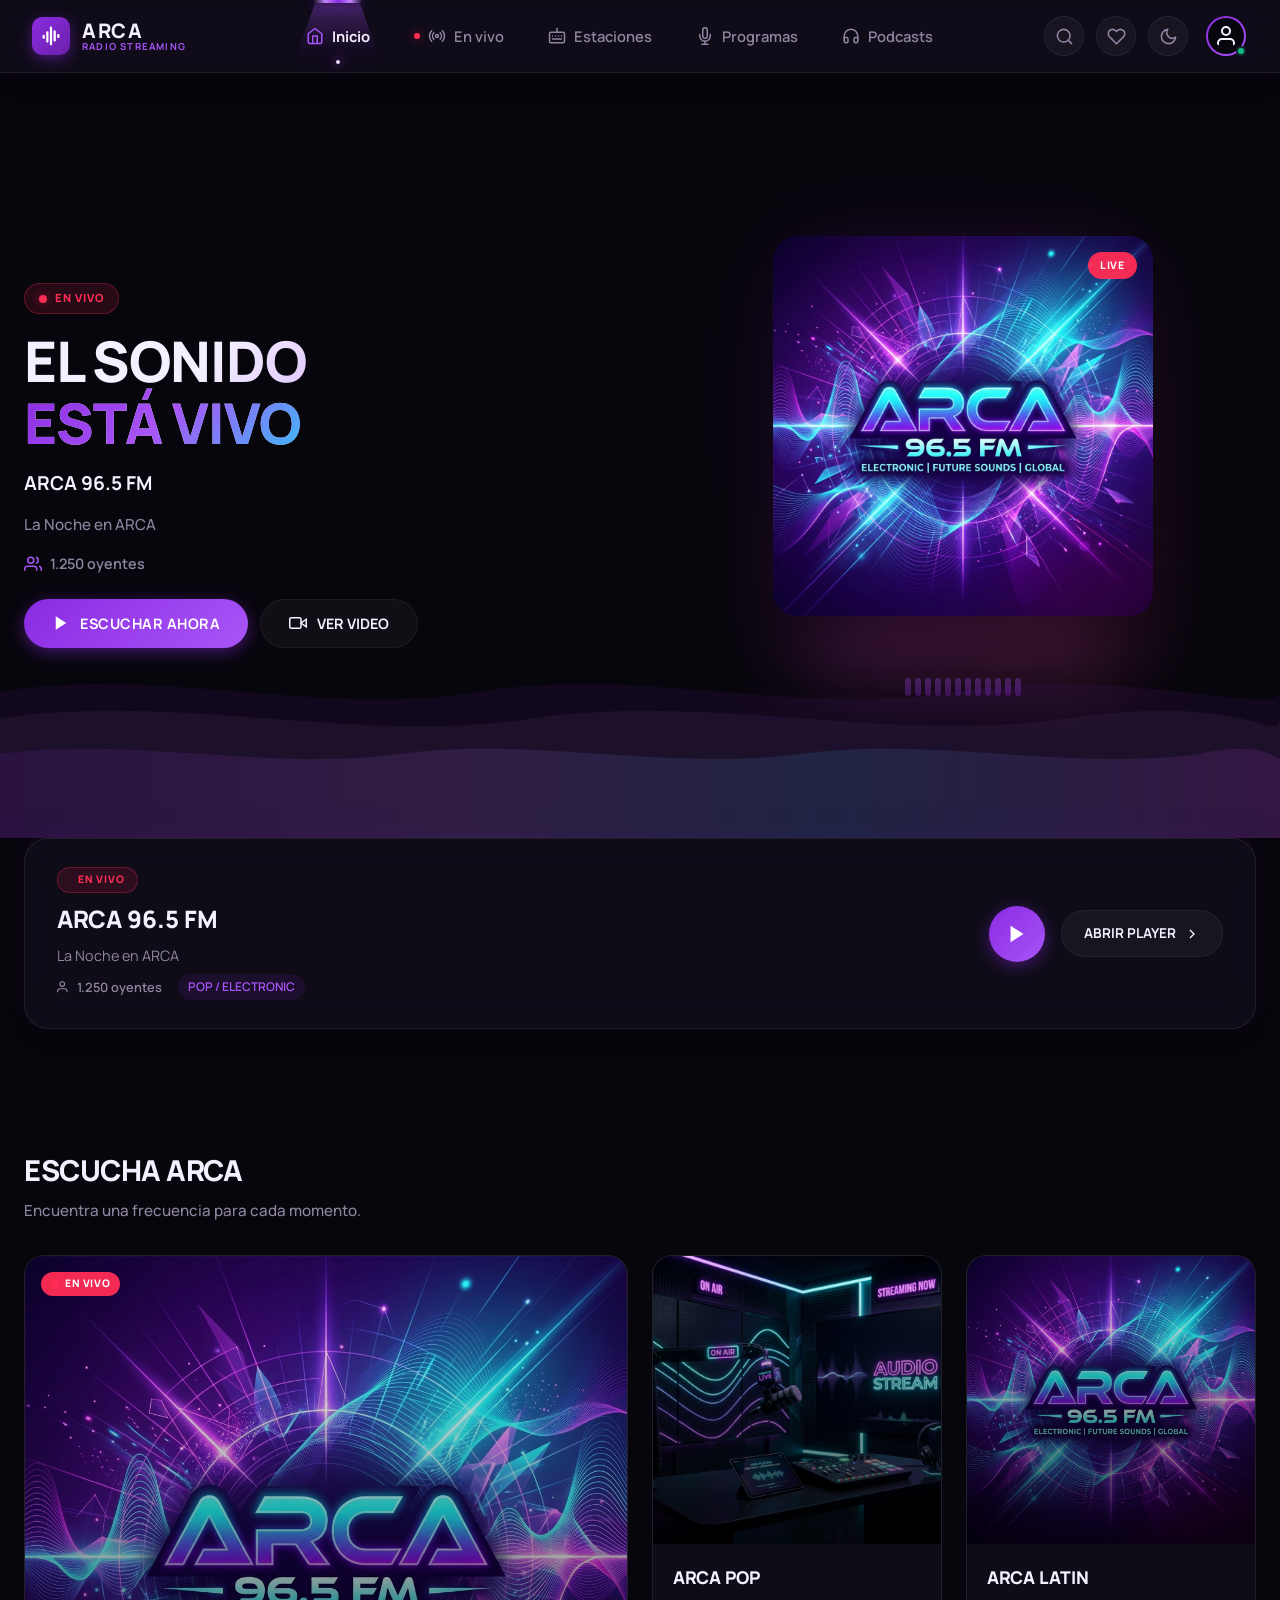
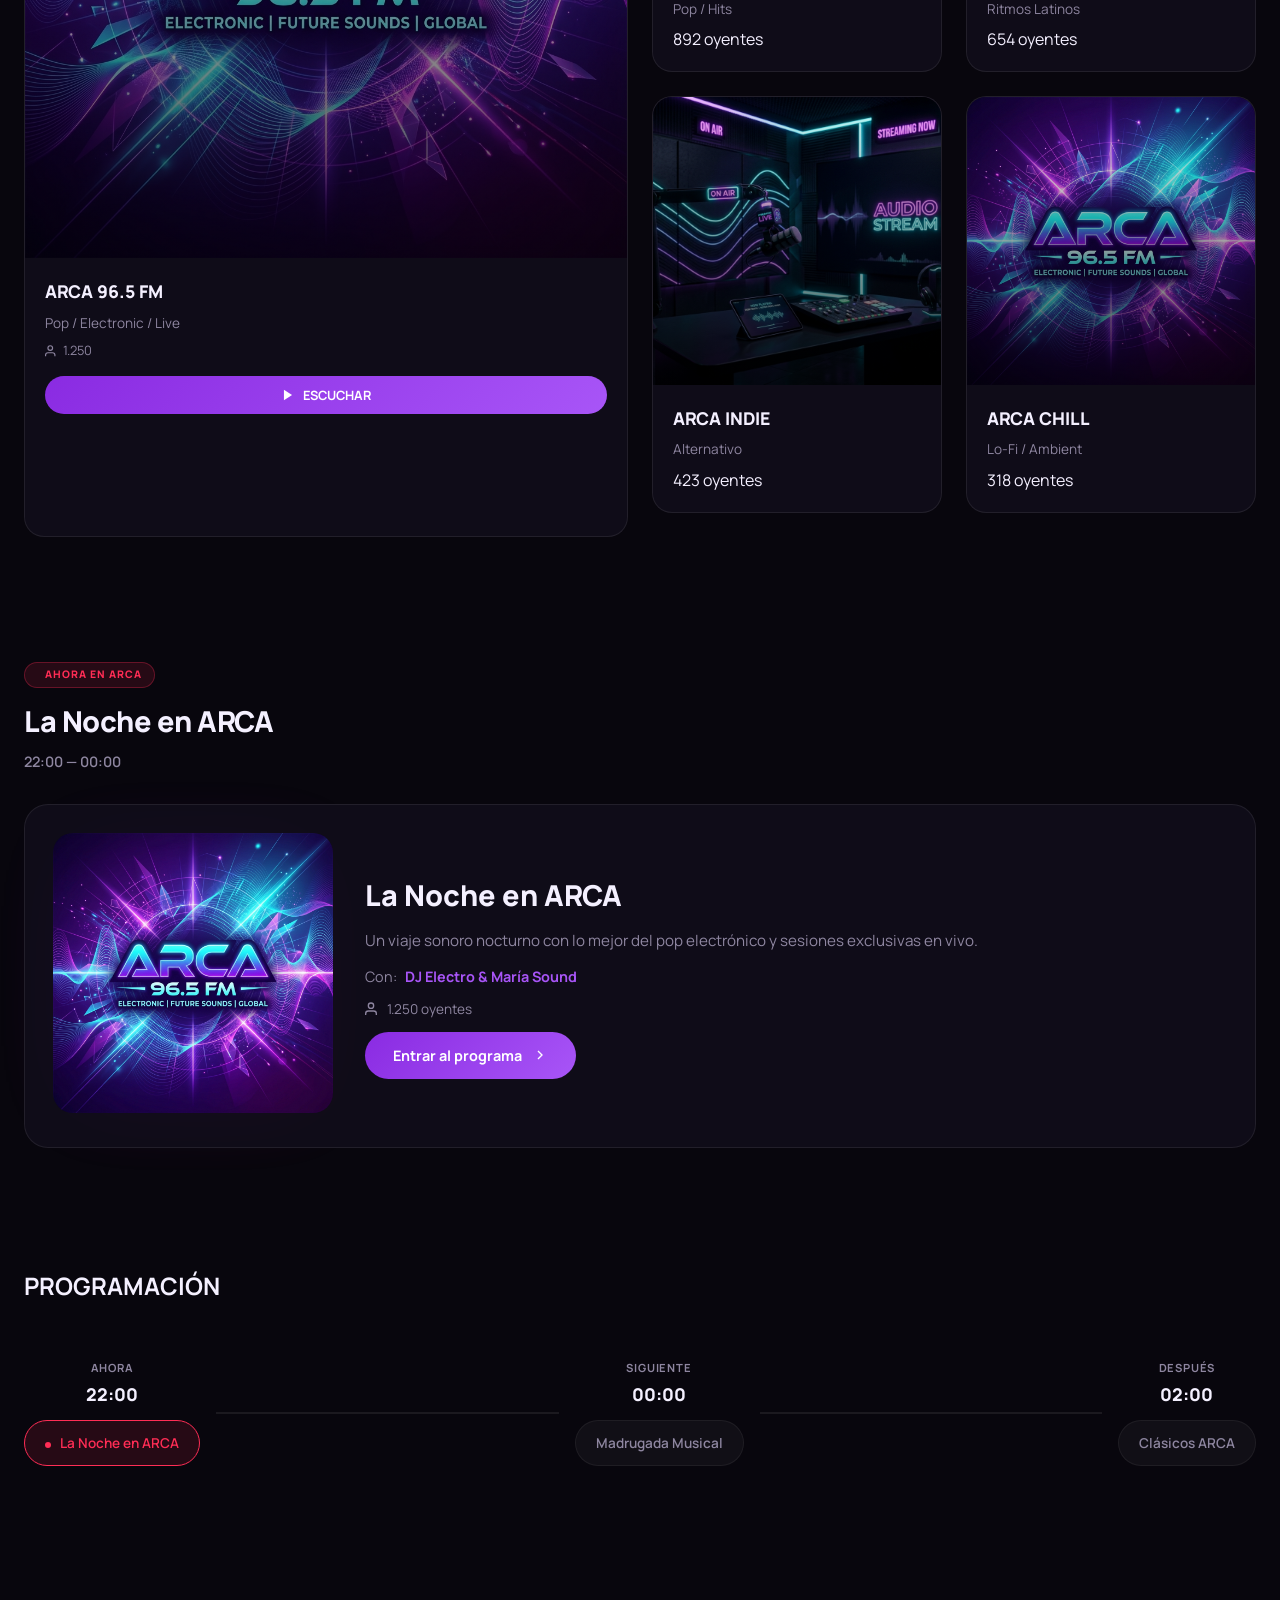
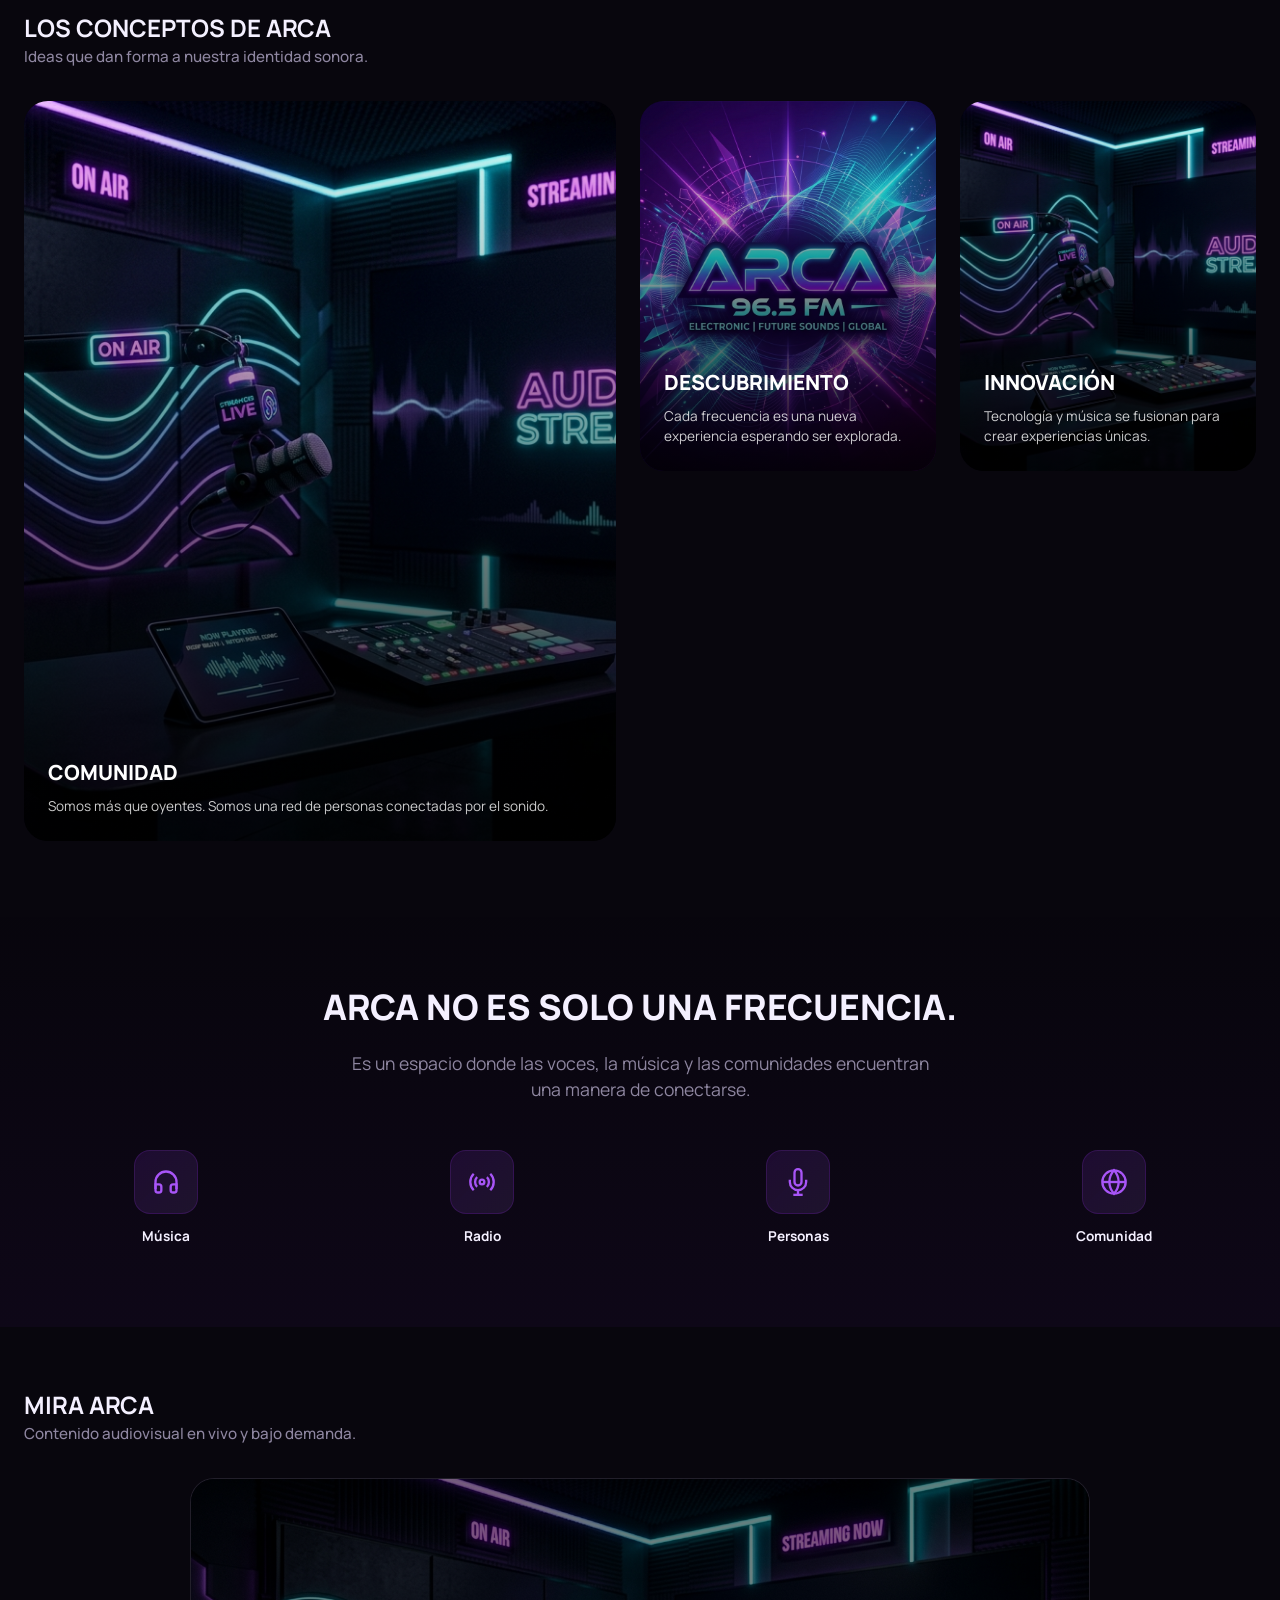
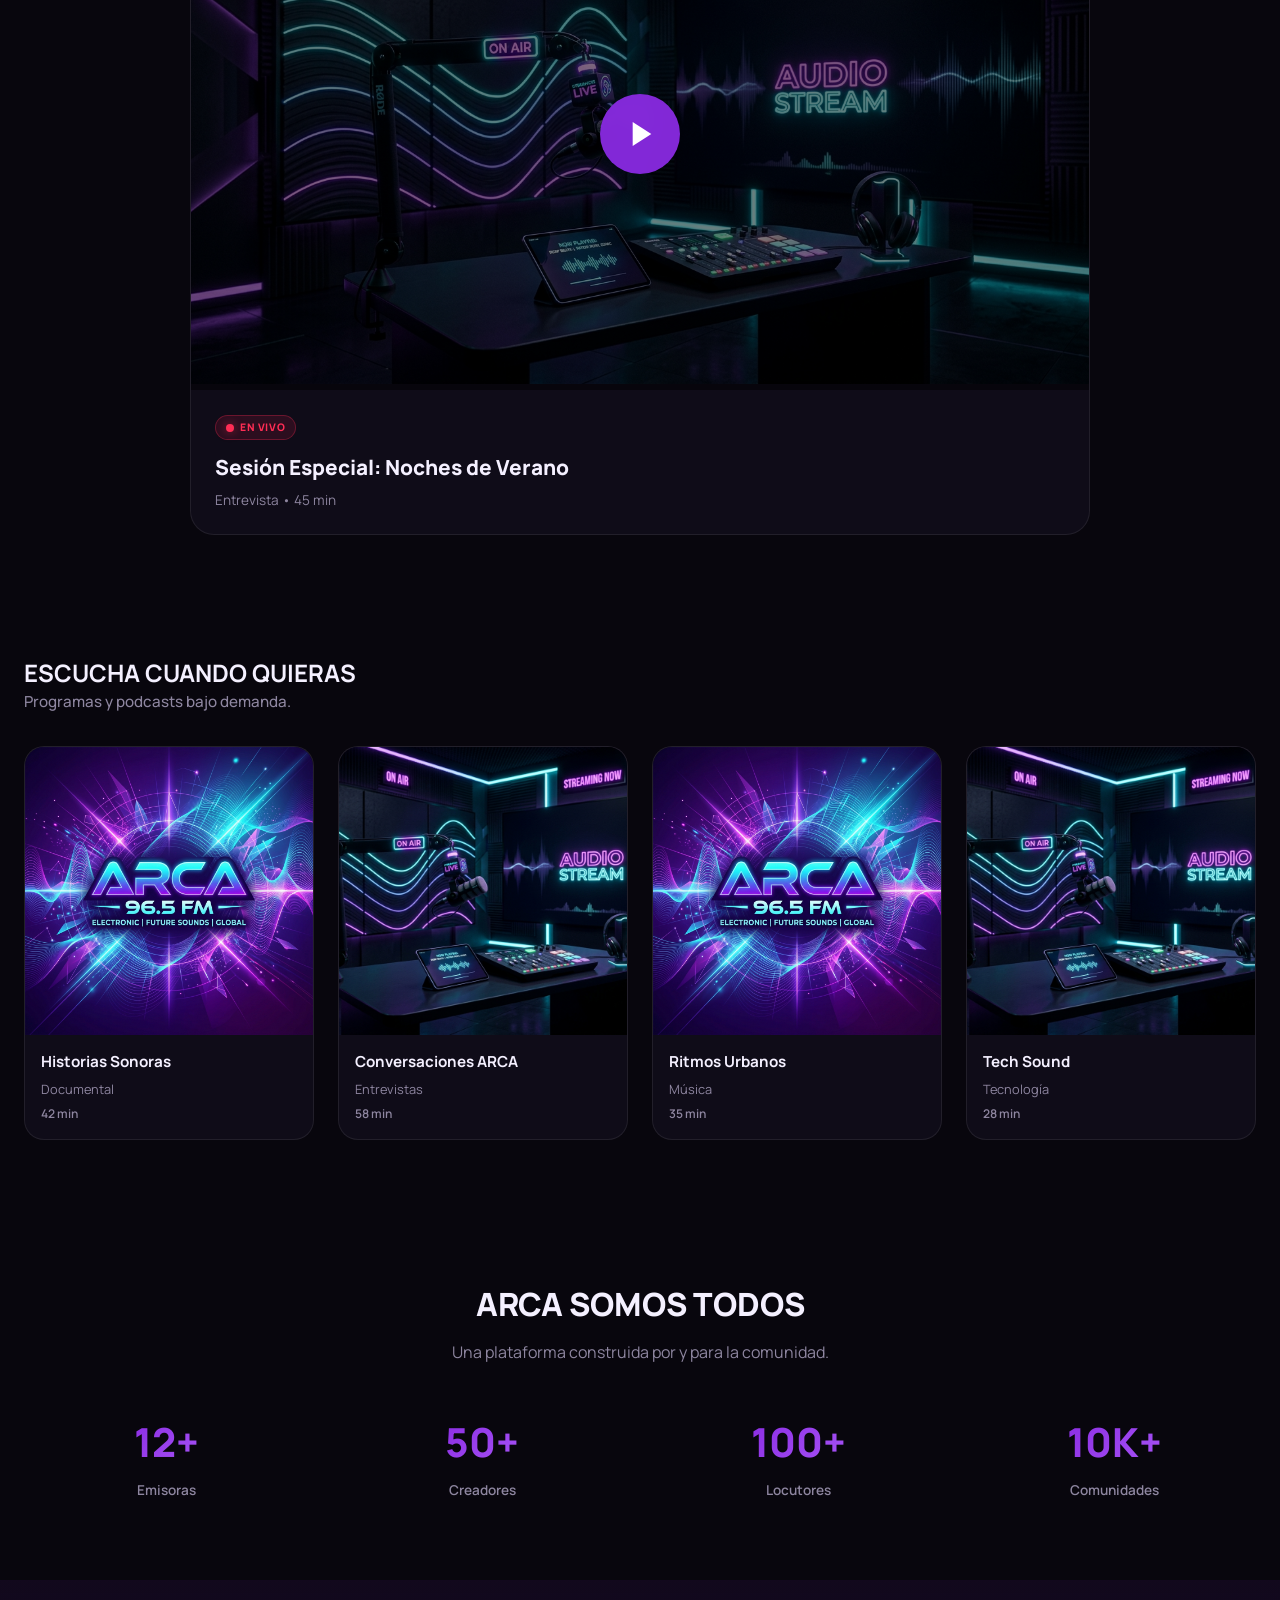
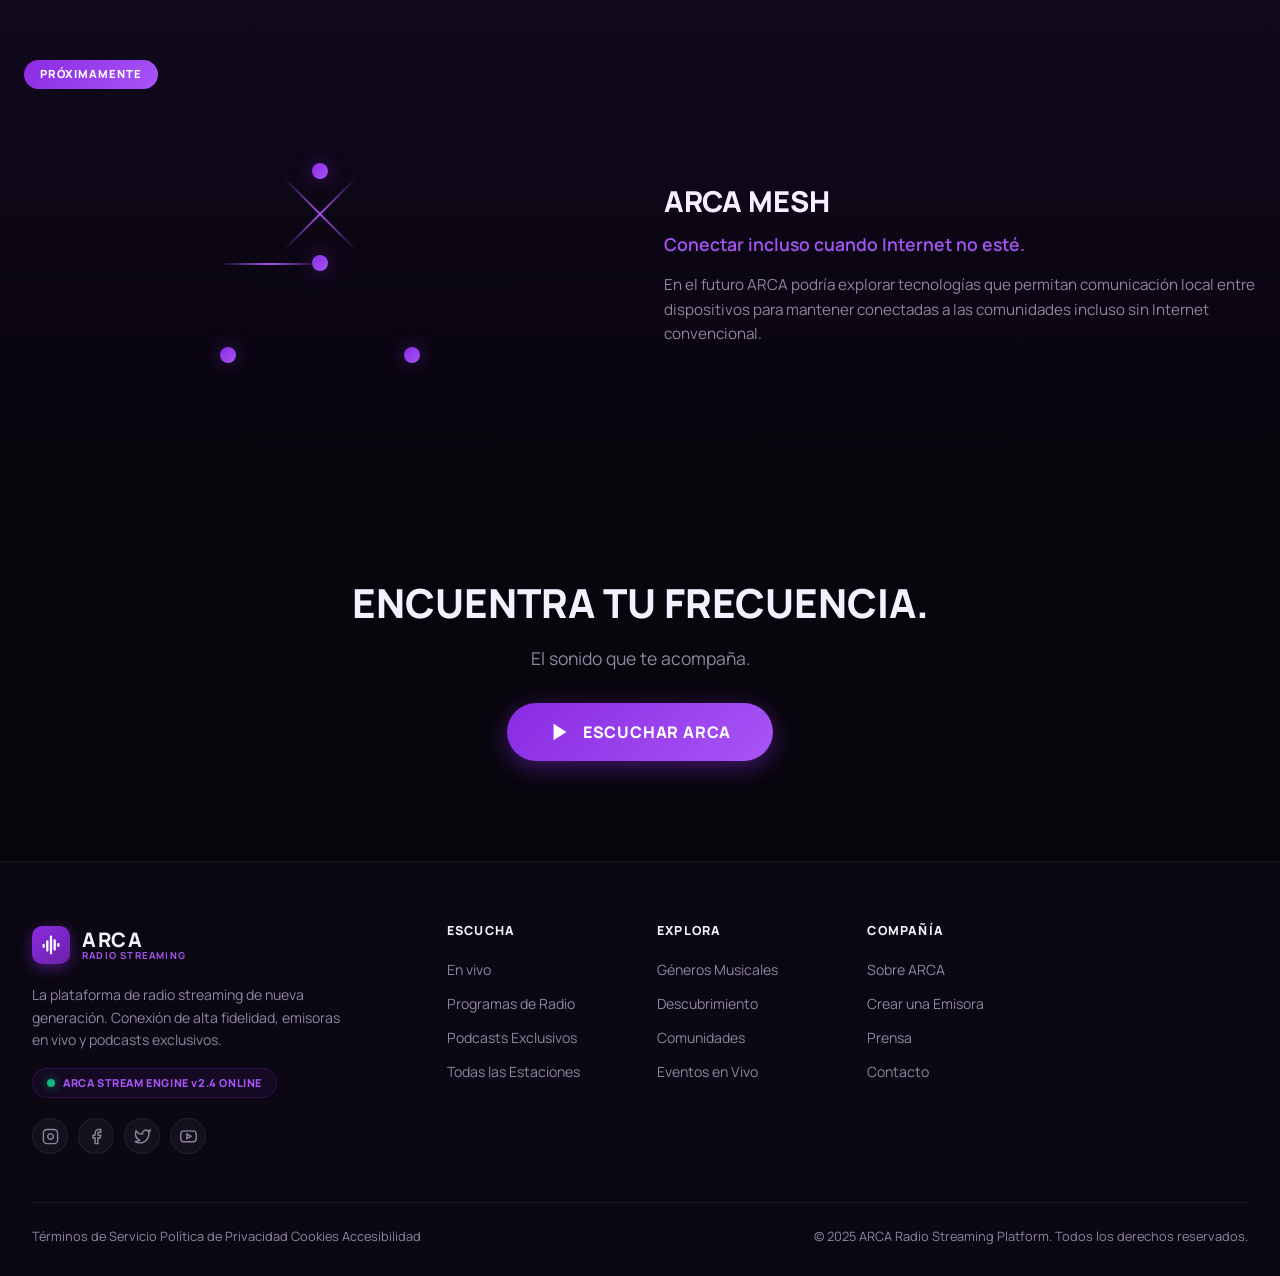
==== home.html @ 3be0dc81 "Create homepage for ARCA radio platform with new files - Create home.html with complete homepage lay" ====
<!DOCTYPE html>
<html lang="es" data-theme="dark">
<head>
  <meta charset="UTF-8">
  <meta name="viewport" content="width=device-width, initial-scale=1.0">
  <title>ARCA — El Sonido Está Vivo | Radio Streaming Platform</title>
  <meta name="description" content="ARCA es más que radio. Es música, comunidad, descubrimiento, video, audio y cultura. Encuentra tu frecuencia.">
  
  <!-- Fonts -->
  <link rel="preconnect" href="https://fonts.googleapis.com">
  <link rel="preconnect" href="https://fonts.gstatic.com" crossorigin>
  <link href="https://fonts.googleapis.com/css2?family=Manrope:wght@400;500;600;700;800&display=swap" rel="stylesheet">
  
  <!-- Main CSS -->
  <link rel="stylesheet" href="css/styles.css">
  <link rel="stylesheet" href="css/home.css">
</head>
<body>

  <!-- ==========================================================================
       NAVBAR DESKTOP (Utilizando componente existente)
       ========================================================================== -->
  <header class="arca-navbar-desktop" id="arca-desktop-navbar" role="banner">
    <div class="arca-navbar-container">
      
      <!-- Logo ARCA -->
      <div class="arca-logo-component">
        <a href="home.html" class="arca-logo-link" aria-label="ARCA Radio Streaming - Ir a inicio">
          <div class="logo-icon-wrapper">
            <svg class="arca-logo-svg" viewBox="0 0 24 24" fill="none" xmlns="http://www.w3.org/2000/svg">
              <path d="M4 12V14M8 8V18M12 3V21M16 7V17M20 11V13" stroke="currentColor" stroke-width="2.5" stroke-linecap="round" stroke-linejoin="round"/>
            </svg>
          </div>
          <div class="logo-brand-details">
            <span class="logo-title">ARCA</span>
            <span class="logo-subtitle">RADIO STREAMING</span>
          </div>
        </a>
      </div>

      <!-- Navegación Central -->
      <nav class="arca-desktop-nav" aria-label="Navegación principal desktop">
        <div class="lamp-spotlight-desktop" id="lamp-desktop" aria-hidden="true">
          <div class="lamp-top-bar"></div>
          <div class="lamp-light-cone"></div>
          <div class="lamp-glow-point"></div>
        </div>

        <ul class="arca-nav-list" id="desktop-nav-list" role="menubar">
          
          <li role="none">
            <button role="menuitem" class="arca-nav-link active" data-nav="inicio" id="nav-item-inicio" tabindex="0">
              <svg class="arca-nav-icon" viewBox="0 0 24 24" fill="none" stroke="currentColor" stroke-width="2" stroke-linecap="round" stroke-linejoin="round"><path d="M3 9l9-7 9 7v11a2 2 0 0 1-2 2H5a2 2 0 0 1-2-2z"/><polyline points="9 22 9 12 15 12 15 22"/></svg>
              <span class="nav-text">Inicio</span>
            </button>
          </li>

          <li role="none">
            <button role="menuitem" class="arca-nav-link" data-nav="live" id="nav-item-live" tabindex="0">
              <span class="live-dot-indicator" aria-hidden="true"></span>
              <svg class="arca-nav-icon" viewBox="0 0 24 24" fill="none" stroke="currentColor" stroke-width="2" stroke-linecap="round" stroke-linejoin="round"><path d="M4.9 19.1C1 15.2 1 8.8 4.9 4.9"/><path d="M7.8 16.2c-2.3-2.3-2.3-6.1 0-8.5"/><circle cx="12" cy="12" r="2"/><path d="M16.2 7.8c2.3 2.3 2.3 6.1 0 8.5"/><path d="M19.1 4.9c3.9 3.9 3.9 10.3 0 14.2"/></svg>
              <span class="nav-text">En vivo</span>
            </button>
          </li>

          <li role="none">
            <button role="menuitem" class="arca-nav-link" data-nav="stations" id="nav-item-stations" tabindex="0">
              <svg class="arca-nav-icon" viewBox="0 0 24 24" fill="none" stroke="currentColor" stroke-width="2" stroke-linecap="round" stroke-linejoin="round"><rect x="2" y="7" width="20" height="14" rx="2" ry="2"/><path d="M6 12h.01"/><path d="M10 12h.01"/><path d="M14 12h.01"/><path d="M18 12h.01"/><path d="M6 16h12"/><path d="M12 2v5"/></svg>
              <span class="nav-text">Estaciones</span>
            </button>
          </li>

          <li role="none">
            <button role="menuitem" class="arca-nav-link" data-nav="programs" id="nav-item-programs" tabindex="0">
              <svg class="arca-nav-icon" viewBox="0 0 24 24" fill="none" stroke="currentColor" stroke-width="2" stroke-linecap="round" stroke-linejoin="round"><path d="M12 1a3 3 0 0 0-3 3v8a3 3 0 0 0 6 0V4a3 3 0 0 0-3-3z"/><path d="M19 10v2a7 7 0 0 1-14 0v-2"/><line x1="12" y1="19" x2="12" y2="23"/><line x1="8" y1="23" x2="16" y2="23"/></svg>
              <span class="nav-text">Programas</span>
            </button>
          </li>

          <li role="none">
            <button role="menuitem" class="arca-nav-link" data-nav="podcasts" id="nav-item-podcasts" tabindex="0">
              <svg class="arca-nav-icon" viewBox="0 0 24 24" fill="none" stroke="currentColor" stroke-width="2" stroke-linecap="round" stroke-linejoin="round"><path d="M3 18v-6a9 9 0 0 1 18 0v6"/><path d="M21 19a2 2 0 0 1-2 2h-1a2 2 0 0 1-2-2v-3a2 2 0 0 1 2-2h3zM3 19a2 2 0 0 0 2 2h1a2 2 0 0 0 2-2v-3a2 2 0 0 0-2-2H3z"/></svg>
              <span class="nav-text">Podcasts</span>
            </button>
          </li>

        </ul>
      </nav>

      <!-- Acciones de Utilidad -->
      <div class="arca-utility-actions">
        
        <button class="arca-action-btn" id="btn-search" aria-label="Buscar en ARCA" title="Buscar (Ctrl+K)">
          <svg viewBox="0 0 24 24" fill="none" stroke="currentColor" stroke-width="2" stroke-linecap="round" stroke-linejoin="round"><circle cx="11" cy="11" r="8"/><line x1="21" y1="21" x2="16.65" y2="16.65"/></svg>
          <span class="tooltip">Buscar</span>
        </button>

        <button class="arca-action-btn" id="btn-favorites" aria-label="Ver Favoritos" title="Mis Favoritos">
          <svg viewBox="0 0 24 24" fill="none" stroke="currentColor" stroke-width="2" stroke-linecap="round" stroke-linejoin="round"><path d="M20.84 4.61a5.5 5.5 0 0 0-7.78 0L12 5.67l-1.06-1.06a5.5 5.5 0 0 0-7.78 7.78l1.06 1.06L12 21.23l7.78-7.78 1.06-1.06a5.5 5.5 0 0 0 0-7.78z"/></svg>
          <span class="tooltip">Favoritos</span>
        </button>

        <button class="arca-action-btn theme-toggle-nav-btn" id="btn-nav-theme-toggle" aria-label="Cambiar tema de color" title="Alternar Modo Oscuro/Claro">
          <svg class="icon-sun" viewBox="0 0 24 24" fill="none" stroke="currentColor" stroke-width="2" stroke-linecap="round" stroke-linejoin="round"><circle cx="12" cy="12" r="5"/><line x1="12" y1="1" x2="12" y2="3"/><line x1="12" y1="21" x2="12" y2="23"/><line x1="4.22" y1="4.22" x2="5.64" y2="5.64"/><line x1="18.36" y1="18.36" x2="19.78" y2="19.78"/><line x1="1" y1="12" x2="3" y2="12"/><line x1="21" y1="12" x2="23" y2="12"/><line x1="4.22" y1="19.78" x2="5.64" y2="18.36"/><line x1="18.36" y1="5.64" x2="19.78" y2="4.22"/></svg>
          <svg class="icon-moon" viewBox="0 0 24 24" fill="none" stroke="currentColor" stroke-width="2" stroke-linecap="round" stroke-linejoin="round"><path d="M21 12.79A9 9 0 1 1 11.21 3 7 7 0 0 0 21 12.79z"/></svg>
          <span class="tooltip">Tema</span>
        </button>

        <div class="arca-profile-menu">
          <button class="arca-profile-btn" id="btn-profile" aria-label="Perfil de usuario" aria-haspopup="true">
            <div class="avatar-ring">
              <svg class="avatar-icon" viewBox="0 0 24 24" fill="none" stroke="currentColor" stroke-width="2" stroke-linecap="round" stroke-linejoin="round"><path d="M20 21v-2a4 4 0 0 0-4-4H8a4 4 0 0 0-4 4v2"/><circle cx="12" cy="7" r="4"/></svg>
            </div>
            <span class="status-indicator-dot" title="En línea"></span>
          </button>
        </div>

      </div>

    </div>
  </header>

  <!-- ==========================================================================
       NAVBAR MOBILE (Cápsula flotante inferior - componente existente)
       ========================================================================== -->
  <nav class="arca-navbar-mobile" id="arca-mobile-navbar" role="navigation" aria-label="Navegación móvil">
    <div class="arca-mobile-capsule">
      
      <!-- Efecto Lámpara Mobile -->
      <div class="lamp-spotlight-mobile" id="lamp-mobile" aria-hidden="true">
        <div class="lamp-top-bar"></div>
        <div class="lamp-light-cone"></div>
        <div class="lamp-glow-point"></div>
      </div>

      <ul class="arca-mobile-nav-list" id="mobile-nav-list" role="menubar">
        
        <li role="none">
          <button role="menuitem" class="arca-mobile-item active" data-nav="inicio" aria-label="Inicio" aria-selected="true">
            <svg class="mobile-icon" viewBox="0 0 24 24" fill="none" stroke="currentColor" stroke-width="2" stroke-linecap="round" stroke-linejoin="round"><path d="M3 9l9-7 9 7v11a2 2 0 0 1-2 2H5a2 2 0 0 1-2-2z"/><polyline points="9 22 9 12 15 12 15 22"/></svg>
            <span class="mobile-label">Inicio</span>
          </button>
        </li>

        <li role="none">
          <button role="menuitem" class="arca-mobile-item" data-nav="live" aria-label="En vivo" aria-selected="false">
            <svg class="mobile-icon" viewBox="0 0 24 24" fill="none" stroke="currentColor" stroke-width="2" stroke-linecap="round" stroke-linejoin="round"><path d="M4.9 19.1C1 15.2 1 8.8 4.9 4.9"/><path d="M7.8 16.2c-2.3-2.3-2.3-6.1 0-8.5"/><circle cx="12" cy="12" r="2"/><path d="M16.2 7.8c2.3 2.3 2.3 6.1 0 8.5"/><path d="M19.1 4.9c3.9 3.9 3.9 10.3 0 14.2"/></svg>
            <span class="mobile-label">En vivo</span>
          </button>
        </li>

        <li role="none">
          <button role="menuitem" class="arca-mobile-item" data-nav="stations" aria-label="Estaciones" aria-selected="false">
            <svg class="mobile-icon" viewBox="0 0 24 24" fill="none" stroke="currentColor" stroke-width="2" stroke-linecap="round" stroke-linejoin="round"><rect x="2" y="7" width="20" height="14" rx="2" ry="2"/><path d="M6 12h.01"/><path d="M10 12h.01"/><path d="M14 12h.01"/><path d="M18 12h.01"/><path d="M6 16h12"/><path d="M12 2v5"/></svg>
            <span class="mobile-label">Estaciones</span>
          </button>
        </li>

        <li role="none">
          <button role="menuitem" class="arca-mobile-item" data-nav="programs" aria-label="Programas" aria-selected="false">
            <svg class="mobile-icon" viewBox="0 0 24 24" fill="none" stroke="currentColor" stroke-width="2" stroke-linecap="round" stroke-linejoin="round"><path d="M12 1a3 3 0 0 0-3 3v8a3 3 0 0 0 6 0V4a3 3 0 0 0-3-3z"/><path d="M19 10v2a7 7 0 0 1-14 0v-2"/><line x1="12" y1="19" x2="12" y2="23"/><line x1="8" y1="23" x2="16" y2="23"/></svg>
            <span class="mobile-label">Programas</span>
          </button>
        </li>

        <li role="none">
          <button role="menuitem" class="arca-mobile-item" data-nav="podcasts" aria-label="Podcasts" aria-selected="false">
            <svg class="mobile-icon" viewBox="0 0 24 24" fill="none" stroke="currentColor" stroke-width="2" stroke-linecap="round" stroke-linejoin="round"><path d="M3 18v-6a9 9 0 0 1 18 0v6"/><path d="M21 19a2 2 0 0 1-2 2h-1a2 2 0 0 1-2-2v-3a2 2 0 0 1 2-2h3zM3 19a2 2 0 0 0 2 2h1a2 2 0 0 0 2-2v-3a2 2 0 0 0-2-2H3z"/></svg>
            <span class="mobile-label">Podcasts</span>
          </button>
        </li>

      </ul>
    </div>
  </nav>

  <!-- ==========================================================================
       CONTENIDO PRINCIPAL - HOME ARCA
       ========================================================================== -->
  <main class="home-page-layout" id="home-main-content">

    <!-- ======================================================================
         HERO SECTION - "EL SONIDO ESTÁ VIVO"
         ====================================================================== -->
    <section class="hero-section" id="hero-arca" aria-labelledby="hero-title">
      
      <!-- ARCAWAVE Background Visual -->
      <div class="arcawave-background" aria-hidden="true">
        <svg class="arcawave-svg" viewBox="0 0 1440 600" preserveAspectRatio="xMidYMid slice">
          <defs>
            <linearGradient id="waveGradient" x1="0%" y1="0%" x2="100%" y2="0%">
              <stop offset="0%" stop-color="#8A2BE2"/>
              <stop offset="35%" stop-color="#C084FC"/>
              <stop offset="65%" stop-color="#38BDF8"/>
              <stop offset="100%" stop-color="#D946EF"/>
            </linearGradient>
            <filter id="waveGlow">
              <feGaussianBlur stdDeviation="8"/>
              <feMerge>
                <feMergeNode in="glow"/>
                <feMergeNode in="SourceGraphic"/>
              </feMerge>
            </filter>
          </defs>
          
          <!-- Ondas tranquilas (estado detenido) -->
          <path class="arcawave-path arcawave-back" d="M0,350 C180,320 360,380 540,350 C720,320 900,380 1080,350 C1260,320 1440,380 1440,350 L1440,600 L0,600 Z" fill="rgba(138, 43, 226, 0.08)"/>
          <path class="arcawave-path arcawave-mid" d="M0,380 C200,350 400,410 600,380 C800,350 1000,410 1200,380 C1400,350 1440,410 1440,380 L1440,600 L0,600 Z" fill="rgba(192, 132, 252, 0.06)"/>
          <path class="arcawave-path arcawave-front" d="M0,420 C150,400 300,440 450,420 C600,400 750,440 900,420 C1050,400 1200,440 1350,420 C1440,400 1440,440 1440,420 L1440,600 L0,600 Z" fill="url(#waveGradient)" opacity="0.12"/>
        </svg>
      </div>

      <!-- Hero Content Grid -->
      <div class="hero-content-grid">
        
        <!-- Columna Izquierda: Info Principal -->
        <div class="hero-info-col">
          <div class="live-badge-hero">
            <span class="pulse-dot"></span>
            <span>EN VIVO</span>
          </div>
          
          <h1 class="hero-title" id="hero-title">
            EL SONIDO<br/>
            <span class="gradient-text">ESTÁ VIVO</span>
          </h1>
          
          <p class="hero-station-name">ARCA 96.5 FM</p>
          <p class="hero-show-name">La Noche en ARCA</p>
          
          <div class="hero-listeners">
            <svg viewBox="0 0 24 24" fill="none" stroke="currentColor" stroke-width="2"><path d="M17 21v-2a4 4 0 0 0-4-4H5a4 4 0 0 0-4 4v2"/><circle cx="9" cy="7" r="4"/><path d="M23 21v-2a4 4 0 0 0-3-3.87"/><path d="M16 3.13a4 4 0 0 1 0 7.75"/></svg>
            <span>1.250 oyentes</span>
          </div>
          
          <div class="hero-actions">
            <button class="btn-primary btn-play-hero" id="hero-play-btn">
              <svg viewBox="0 0 24 24" fill="currentColor"><polygon points="5 3 19 12 5 21 5 3"/></svg>
              ESCUCHAR AHORA
            </button>
            <button class="btn-secondary btn-video-hero" id="hero-video-btn">
              <svg viewBox="0 0 24 24" fill="none" stroke="currentColor" stroke-width="2"><polygon points="23 7 16 12 23 17 23 7"/><rect x="1" y="5" width="15" height="14" rx="2" ry="2"/></svg>
              VER VIDEO
            </button>
          </div>
        </div>

        <!-- Columna Derecha: Visual/Player Preview -->
        <div class="hero-visual-col">
          <div class="hero-player-preview">
            <div class="preview-art-glow"></div>
            <div class="preview-art-card">
              <img src="assets/arca_station_cover.jpg" alt="ARCA 96.5 FM Cover" class="preview-art-img"/>
              <div class="preview-live-badge">LIVE</div>
            </div>
            
            <!-- Mini Waveform -->
            <div class="mini-waveform">
              <div class="freq-bar" style="--bar-index: 1;"></div>
              <div class="freq-bar" style="--bar-index: 2;"></div>
              <div class="freq-bar" style="--bar-index: 3;"></div>
              <div class="freq-bar" style="--bar-index: 4;"></div>
              <div class="freq-bar" style="--bar-index: 5;"></div>
              <div class="freq-bar" style="--bar-index: 6;"></div>
              <div class="freq-bar" style="--bar-index: 7;"></div>
              <div class="freq-bar" style="--bar-index: 8;"></div>
              <div class="freq-bar" style="--bar-index: 9;"></div>
              <div class="freq-bar" style="--bar-index: 10;"></div>
              <div class="freq-bar" style="--bar-index: 11;"></div>
              <div class="freq-bar" style="--bar-index: 12;"></div>
            </div>
          </div>
        </div>

      </div>
    </section>

    <!-- ======================================================================
         ARCA PLAYER DESTACADO (Versión resumida para Home)
         ====================================================================== -->
    <section class="player-highlight-section" aria-labelledby="player-highlight-title">
      <div class="section-container">
        
        <div class="player-highlight-card">
          <div class="highlight-info">
            <span class="highlight-live-pill">
              <span class="pulse-red"></span>
              EN VIVO
            </span>
            <h2 id="player-highlight-title">ARCA 96.5 FM</h2>
            <p class="highlight-show">La Noche en ARCA</p>
            <div class="highlight-meta">
              <span class="meta-item">
                <svg viewBox="0 0 24 24" fill="none" stroke="currentColor" stroke-width="2"><path d="M17 21v-2a4 4 0 0 0-4-4H5a4 4 0 0 0-4 4v2"/><circle cx="9" cy="7" r="4"/></svg>
                1.250 oyentes
              </span>
              <span class="meta-item genre">POP / ELECTRONIC</span>
            </div>
          </div>
          
          <div class="highlight-controls">
            <button class="btn-play-round" id="highlight-play-btn" aria-label="Reproducir">
              <svg viewBox="0 0 24 24" fill="currentColor"><polygon points="5 3 19 12 5 21 5 3"/></svg>
            </button>
            <a href="arca-player.html" class="btn-open-player">
              ABRIR PLAYER
              <svg viewBox="0 0 24 24" fill="none" stroke="currentColor" stroke-width="2"><polyline points="9 18 15 12 9 6"/></svg>
            </a>
          </div>
        </div>

      </div>
    </section>

    <!-- ======================================================================
         SECCIÓN: ESCUCHA ARCA (Estaciones)
         ====================================================================== -->
    <section class="stations-section" aria-labelledby="stations-title">
      <div class="section-container">
        
        <div class="section-header">
          <div class="section-title-wrap">
            <h2 id="stations-title">ESCUCHA ARCA</h2>
            <p class="section-subtitle">Encuentra una frecuencia para cada momento.</p>
          </div>
        </div>

        <!-- Composición Editorial de Estaciones -->
        <div class="stations-editorial-grid">
          
          <!-- Estación Principal (Grande) -->
          <article class="station-card station-card-featured">
            <div class="station-art-wrapper">
              <img src="assets/arca_station_cover.jpg" alt="ARCA 96.5 FM" class="station-art"/>
              <div class="station-overlay">
                <span class="station-live-badge">
                  <span class="pulse-dot"></span>
                  EN VIVO
                </span>
              </div>
            </div>
            <div class="station-info">
              <h3 class="station-name">ARCA 96.5 FM</h3>
              <p class="station-genre">Pop / Electronic / Live</p>
              <div class="station-stats">
                <span class="stat-listeners">
                  <svg viewBox="0 0 24 24" fill="none" stroke="currentColor" stroke-width="2"><path d="M17 21v-2a4 4 0 0 0-4-4H5a4 4 0 0 0-4 4v2"/><circle cx="9" cy="7" r="4"/></svg>
                  1.250
                </span>
              </div>
              <button class="btn-play-station" aria-label="Escuchar ARCA 96.5 FM">
                <svg viewBox="0 0 24 24" fill="currentColor"><polygon points="5 3 19 12 5 21 5 3"/></svg>
                ESCUCHAR
              </button>
            </div>
          </article>

          <!-- Estaciones Secundarias -->
          <div class="station-cards-grid">
            
            <article class="station-card">
              <div class="station-art-wrapper">
                <img src="assets/arca_station_background.jpg" alt="ARCA POP" class="station-art"/>
                <div class="station-overlay">
                  <button class="btn-play-overlay" aria-label="Reproducir ARCA POP">
                    <svg viewBox="0 0 24 24" fill="currentColor"><polygon points="5 3 19 12 5 21 5 3"/></svg>
                  </button>
                </div>
              </div>
              <div class="station-info">
                <h3 class="station-name">ARCA POP</h3>
                <p class="station-genre">Pop / Hits</p>
                <span class="stat-listeners">892 oyentes</span>
              </div>
            </article>

            <article class="station-card">
              <div class="station-art-wrapper">
                <img src="assets/arca_station_cover.jpg" alt="ARCA LATIN" class="station-art"/>
                <div class="station-overlay">
                  <button class="btn-play-overlay" aria-label="Reproducir ARCA LATIN">
                    <svg viewBox="0 0 24 24" fill="currentColor"><polygon points="5 3 19 12 5 21 5 3"/></svg>
                  </button>
                </div>
              </div>
              <div class="station-info">
                <h3 class="station-name">ARCA LATIN</h3>
                <p class="station-genre">Ritmos Latinos</p>
                <span class="stat-listeners">654 oyentes</span>
              </div>
            </article>

            <article class="station-card">
              <div class="station-art-wrapper">
                <img src="assets/arca_station_background.jpg" alt="ARCA INDIE" class="station-art"/>
                <div class="station-overlay">
                  <button class="btn-play-overlay" aria-label="Reproducir ARCA INDIE">
                    <svg viewBox="0 0 24 24" fill="currentColor"><polygon points="5 3 19 12 5 21 5 3"/></svg>
                  </button>
                </div>
              </div>
              <div class="station-info">
                <h3 class="station-name">ARCA INDIE</h3>
                <p class="station-genre">Alternativo</p>
                <span class="stat-listeners">423 oyentes</span>
              </div>
            </article>

            <article class="station-card">
              <div class="station-art-wrapper">
                <img src="assets/arca_station_cover.jpg" alt="ARCA CHILL" class="station-art"/>
                <div class="station-overlay">
                  <button class="btn-play-overlay" aria-label="Reproducir ARCA CHILL">
                    <svg viewBox="0 0 24 24" fill="currentColor"><polygon points="5 3 19 12 5 21 5 3"/></svg>
                  </button>
                </div>
              </div>
              <div class="station-info">
                <h3 class="station-name">ARCA CHILL</h3>
                <p class="station-genre">Lo-Fi / Ambient</p>
                <span class="stat-listeners">318 oyentes</span>
              </div>
            </article>

          </div>
        </div>

      </div>
    </section>

    <!-- ======================================================================
         SECCIÓN: AHORA EN ARCA
         ====================================================================== -->
    <section class="now-on-arca-section" aria-labelledby="now-title">
      <div class="section-container">
        
        <div class="section-header">
          <div class="section-title-wrap">
            <span class="live-pill-small">
              <span class="pulse-red"></span>
              AHORA EN ARCA
            </span>
            <h2 id="now-title">La Noche en ARCA</h2>
            <p class="time-range">22:00 — 00:00</p>
          </div>
        </div>

        <div class="now-content-grid">
          
          <div class="now-program-card">
            <div class="program-image-wrapper">
              <img src="assets/arca_station_cover.jpg" alt="La Noche en ARCA" class="program-image"/>
              <div class="program-glow"></div>
            </div>
            <div class="program-details">
              <h3 class="program-name">La Noche en ARCA</h3>
              <p class="program-description">Un viaje sonoro nocturno con lo mejor del pop electrónico y sesiones exclusivas en vivo.</p>
              <div class="program-host">
                <span class="host-label">Con:</span>
                <span class="host-name">DJ Electro & María Sound</span>
              </div>
              <div class="program-stats">
                <span class="stat-item">
                  <svg viewBox="0 0 24 24" fill="none" stroke="currentColor" stroke-width="2"><path d="M17 21v-2a4 4 0 0 0-4-4H5a4 4 0 0 0-4 4v2"/><circle cx="9" cy="7" r="4"/></svg>
                  1.250 oyentes
                </span>
              </div>
              <button class="btn-enter-program">
                Entrar al programa
                <svg viewBox="0 0 24 24" fill="none" stroke="currentColor" stroke-width="2"><polyline points="9 18 15 12 9 6"/></svg>
              </button>
            </div>
          </div>

        </div>

      </div>
    </section>

    <!-- ======================================================================
         SECCIÓN: PROGRAMACIÓN
         ====================================================================== -->
    <section class="schedule-section" aria-labelledby="schedule-title">
      <div class="section-container">
        
        <div class="section-header">
          <h2 id="schedule-title">PROGRAMACIÓN</h2>
        </div>

        <!-- Timeline Visual -->
        <div class="schedule-timeline">
          
          <div class="timeline-item timeline-now">
            <div class="time-marker">
              <span class="time-label">AHORA</span>
              <span class="time-value">22:00</span>
            </div>
            <div class="program-bubble active">
              <span class="bubble-dot"></span>
              <span class="bubble-text">La Noche en ARCA</span>
            </div>
          </div>

          <div class="timeline-line"></div>

          <div class="timeline-item">
            <div class="time-marker">
              <span class="time-label">SIGUIENTE</span>
              <span class="time-value">00:00</span>
            </div>
            <div class="program-bubble">
              <span class="bubble-text">Madrugada Musical</span>
            </div>
          </div>

          <div class="timeline-line"></div>

          <div class="timeline-item">
            <div class="time-marker">
              <span class="time-label">DESPUÉS</span>
              <span class="time-value">02:00</span>
            </div>
            <div class="program-bubble">
              <span class="bubble-text">Clásicos ARCA</span>
            </div>
          </div>

        </div>

      </div>
    </section>

    <!-- ======================================================================
         SECCIÓN: CONCEPTOS QUE NOS INSPIRAN
         ====================================================================== -->
    <section class="concepts-section" aria-labelledby="concepts-title">
      <div class="section-container">
        
        <div class="section-header">
          <h2 id="concepts-title">LOS CONCEPTOS DE ARCA</h2>
          <p class="section-subtitle">Ideas que dan forma a nuestra identidad sonora.</p>
        </div>

        <div class="concepts-gallery">
          
          <article class="concept-card concept-large">
            <div class="concept-image-wrapper">
              <img src="assets/arca_station_background.jpg" alt="Comunidad" class="concept-image"/>
              <div class="concept-overlay"></div>
            </div>
            <div class="concept-content">
              <h3 class="concept-name">COMUNIDAD</h3>
              <p class="concept-desc">Somos más que oyentes. Somos una red de personas conectadas por el sonido.</p>
            </div>
          </article>

          <article class="concept-card">
            <div class="concept-image-wrapper">
              <img src="assets/arca_station_cover.jpg" alt="Descubrimiento" class="concept-image"/>
              <div class="concept-overlay"></div>
            </div>
            <div class="concept-content">
              <h3 class="concept-name">DESCUBRIMIENTO</h3>
              <p class="concept-desc">Cada frecuencia es una nueva experiencia esperando ser explorada.</p>
            </div>
          </article>

          <article class="concept-card">
            <div class="concept-image-wrapper">
              <img src="assets/arca_station_background.jpg" alt="Innovación" class="concept-image"/>
              <div class="concept-overlay"></div>
            </div>
            <div class="concept-content">
              <h3 class="concept-name">INNOVACIÓN</h3>
              <p class="concept-desc">Tecnología y música se fusionan para crear experiencias únicas.</p>
            </div>
          </article>

        </div>

      </div>
    </section>

    <!-- ======================================================================
         SECCIÓN: DESCUBRE ARCA
         ====================================================================== -->
    <section class="discover-section" aria-labelledby="discover-title">
      <div class="section-container">
        
        <div class="discover-content">
          <div class="discover-text">
            <h2 id="discover-title">ARCA NO ES SOLO UNA FRECUENCIA.</h2>
            <p class="discover-description">Es un espacio donde las voces, la música y las comunidades encuentran una manera de conectarse.</p>
          </div>

          <div class="discover-grid">
            <div class="discover-item">
              <div class="discover-icon">
                <svg viewBox="0 0 24 24" fill="none" stroke="currentColor" stroke-width="2"><path d="M3 18v-6a9 9 0 0 1 18 0v6"/><path d="M21 19a2 2 0 0 1-2 2h-1a2 2 0 0 1-2-2v-3a2 2 0 0 1 2-2h3zM3 19a2 2 0 0 0 2 2h1a2 2 0 0 0 2-2v-3a2 2 0 0 0-2-2H3z"/></svg>
              </div>
              <span class="discover-label">Música</span>
            </div>

            <div class="discover-item">
              <div class="discover-icon">
                <svg viewBox="0 0 24 24" fill="none" stroke="currentColor" stroke-width="2"><path d="M4.9 19.1C1 15.2 1 8.8 4.9 4.9"/><path d="M7.8 16.2c-2.3-2.3-2.3-6.1 0-8.5"/><circle cx="12" cy="12" r="2"/><path d="M16.2 7.8c2.3 2.3 2.3 6.1 0 8.5"/><path d="M19.1 4.9c3.9 3.9 3.9 10.3 0 14.2"/></svg>
              </div>
              <span class="discover-label">Radio</span>
            </div>

            <div class="discover-item">
              <div class="discover-icon">
                <svg viewBox="0 0 24 24" fill="none" stroke="currentColor" stroke-width="2"><path d="M12 1a3 3 0 0 0-3 3v8a3 3 0 0 0 6 0V4a3 3 0 0 0-3-3z"/><path d="M19 10v2a7 7 0 0 1-14 0v-2"/><line x1="12" y1="19" x2="12" y2="23"/><line x1="8" y1="23" x2="16" y2="23"/></svg>
              </div>
              <span class="discover-label">Personas</span>
            </div>

            <div class="discover-item">
              <div class="discover-icon">
                <svg viewBox="0 0 24 24" fill="none" stroke="currentColor" stroke-width="2"><circle cx="12" cy="12" r="10"/><path d="M2 12h20"/><path d="M12 2a15.3 15.3 0 0 1 4 10 15.3 15.3 0 0 1-4 10 15.3 15.3 0 0 1-4-10 15.3 15.3 0 0 1 4-10z"/></svg>
              </div>
              <span class="discover-label">Comunidad</span>
            </div>
          </div>
        </div>

      </div>
    </section>

    <!-- ======================================================================
         SECCIÓN: MIRA ARCA (Video)
         ====================================================================== -->
    <section class="video-section" aria-labelledby="video-title">
      <div class="section-container">
        
        <div class="section-header">
          <h2 id="video-title">MIRA ARCA</h2>
          <p class="section-subtitle">Contenido audiovisual en vivo y bajo demanda.</p>
        </div>

        <div class="video-highlight">
          <div class="video-player-wrapper">
            <div class="video-thumbnail">
              <img src="assets/arca_station_background.jpg" alt="Sesión en Vivo ARCA" class="video-thumb"/>
              <div class="video-play-overlay">
                <button class="btn-play-video" aria-label="Reproducir video">
                  <svg viewBox="0 0 24 24" fill="currentColor"><polygon points="5 3 19 12 5 21 5 3"/></svg>
                </button>
              </div>
            </div>
            <div class="video-info">
              <span class="video-live-badge">
                <span class="pulse-dot"></span>
                EN VIVO
              </span>
              <h3 class="video-name">Sesión Especial: Noches de Verano</h3>
              <p class="video-meta">Entrevista • 45 min</p>
            </div>
          </div>
        </div>

      </div>
    </section>

    <!-- ======================================================================
         SECCIÓN: PODCASTS
         ====================================================================== -->
    <section class="podcasts-section" aria-labelledby="podcasts-title">
      <div class="section-container">
        
        <div class="section-header">
          <h2 id="podcasts-title">ESCUCHA CUANDO QUIERAS</h2>
          <p class="section-subtitle">Programas y podcasts bajo demanda.</p>
        </div>

        <div class="podcasts-carousel">
          
          <article class="podcast-card">
            <div class="podcast-art-wrapper">
              <img src="assets/arca_station_cover.jpg" alt="Historias Sonoras" class="podcast-art"/>
              <button class="btn-play-podcast" aria-label="Reproducir podcast">
                <svg viewBox="0 0 24 24" fill="currentColor"><polygon points="5 3 19 12 5 21 5 3"/></svg>
              </button>
            </div>
            <div class="podcast-info">
              <h3 class="podcast-name">Historias Sonoras</h3>
              <p class="podcast-category">Documental</p>
              <span class="podcast-duration">42 min</span>
            </div>
          </article>

          <article class="podcast-card">
            <div class="podcast-art-wrapper">
              <img src="assets/arca_station_background.jpg" alt="Conversaciones ARCA" class="podcast-art"/>
              <button class="btn-play-podcast" aria-label="Reproducir podcast">
                <svg viewBox="0 0 24 24" fill="currentColor"><polygon points="5 3 19 12 5 21 5 3"/></svg>
              </button>
            </div>
            <div class="podcast-info">
              <h3 class="podcast-name">Conversaciones ARCA</h3>
              <p class="podcast-category">Entrevistas</p>
              <span class="podcast-duration">58 min</span>
            </div>
          </article>

          <article class="podcast-card">
            <div class="podcast-art-wrapper">
              <img src="assets/arca_station_cover.jpg" alt="Ritmos Urbanos" class="podcast-art"/>
              <button class="btn-play-podcast" aria-label="Reproducir podcast">
                <svg viewBox="0 0 24 24" fill="currentColor"><polygon points="5 3 19 12 5 21 5 3"/></svg>
              </button>
            </div>
            <div class="podcast-info">
              <h3 class="podcast-name">Ritmos Urbanos</h3>
              <p class="podcast-category">Música</p>
              <span class="podcast-duration">35 min</span>
            </div>
          </article>

          <article class="podcast-card">
            <div class="podcast-art-wrapper">
              <img src="assets/arca_station_background.jpg" alt="Tech Sound" class="podcast-art"/>
              <button class="btn-play-podcast" aria-label="Reproducir podcast">
                <svg viewBox="0 0 24 24" fill="currentColor"><polygon points="5 3 19 12 5 21 5 3"/></svg>
              </button>
            </div>
            <div class="podcast-info">
              <h3 class="podcast-name">Tech Sound</h3>
              <p class="podcast-category">Tecnología</p>
              <span class="podcast-duration">28 min</span>
            </div>
          </article>

        </div>

      </div>
    </section>

    <!-- ======================================================================
         SECCIÓN: COMUNIDAD
         ====================================================================== -->
    <section class="community-section" aria-labelledby="community-title">
      <div class="section-container">
        
        <div class="community-content">
          <h2 id="community-title">ARCA SOMOS TODOS</h2>
          <p class="community-description">Una plataforma construida por y para la comunidad.</p>
          
          <div class="community-grid">
            <div class="community-item">
              <div class="community-number">12+</div>
              <div class="community-label">Emisoras</div>
            </div>
            <div class="community-item">
              <div class="community-number">50+</div>
              <div class="community-label">Creadores</div>
            </div>
            <div class="community-item">
              <div class="community-number">100+</div>
              <div class="community-label">Locutores</div>
            </div>
            <div class="community-item">
              <div class="community-number">10K+</div>
              <div class="community-label">Comunidades</div>
            </div>
          </div>
        </div>

      </div>
    </section>

    <!-- ======================================================================
         SECCIÓN: ARCA MESH / OFFLINE (Futuro)
         ====================================================================== -->
    <section class="mesh-section" aria-labelledby="mesh-title">
      <div class="section-container">
        
        <div class="mesh-badge">PRÓXIMAMENTE</div>
        
        <div class="mesh-content">
          <div class="mesh-visual">
            <div class="mesh-network-animation">
              <div class="mesh-node node-1"></div>
              <div class="mesh-node node-2"></div>
              <div class="mesh-node node-3"></div>
              <div class="mesh-node node-4"></div>
              <div class="mesh-connection line-1"></div>
              <div class="mesh-connection line-2"></div>
              <div class="mesh-connection line-3"></div>
            </div>
          </div>
          
          <div class="mesh-text">
            <h2 id="mesh-title">ARCA MESH</h2>
            <p class="mesh-tagline">Conectar incluso cuando Internet no esté.</p>
            <p class="mesh-description">En el futuro ARCA podría explorar tecnologías que permitan comunicación local entre dispositivos para mantener conectadas a las comunidades incluso sin Internet convencional.</p>
          </div>
        </div>

      </div>
    </section>

    <!-- ======================================================================
         CTA FINAL
         ====================================================================== -->
    <section class="cta-section" aria-labelledby="cta-title">
      <div class="section-container">
        
        <div class="cta-content">
          <h2 id="cta-title">ENCUENTRA TU FRECUENCIA.</h2>
          <p class="cta-subtitle">El sonido que te acompaña.</p>
          <button class="btn-cta-primary" id="cta-listen-btn">
            <svg viewBox="0 0 24 24" fill="currentColor"><polygon points="5 3 19 12 5 21 5 3"/></svg>
            ESCUCHAR ARCA
          </button>
        </div>

      </div>
    </section>

  </main>

  <!-- ==========================================================================
       FOOTER (Componente existente)
       ========================================================================== -->
  <footer class="arca-footer-component" id="arca-footer" role="contentinfo">
    <div class="arca-footer-container">
      
      <!-- GRID DE COLUMNAS -->
      <div class="arca-footer-grid">
        
        <!-- COLUMNA 1: BRAND DETAIL -->
        <div class="footer-brand-col">
          <div class="arca-logo-link footer-logo">
            <div class="logo-icon-wrapper">
              <svg class="arca-logo-svg" viewBox="0 0 24 24" fill="none" xmlns="http://www.w3.org/2000/svg">
                <path d="M4 12V14M8 8V18M12 3V21M16 7V17M20 11V13" stroke="currentColor" stroke-width="2.5" stroke-linecap="round" stroke-linejoin="round"/>
              </svg>
            </div>
            <div class="logo-brand-details">
              <span class="logo-title">ARCA</span>
              <span class="logo-subtitle">RADIO STREAMING</span>
            </div>
          </div>
          <p class="footer-tagline">
            La plataforma de radio streaming de nueva generación. Conexión de alta fidelidad, emisoras en vivo y podcasts exclusivos.
          </p>
          <div class="footer-stream-status">
            <span class="status-badge-dot"></span>
            <span class="status-badge-text">ARCA STREAM ENGINE v2.4 ONLINE</span>
          </div>
          <!-- Social Networks -->
          <div class="footer-social-row">
            <a href="#" class="social-icon-btn" aria-label="Instagram de ARCA">
              <svg viewBox="0 0 24 24" fill="none" stroke="currentColor" stroke-width="2"><rect x="2" y="2" width="20" height="20" rx="5" ry="5"/><path d="M16 11.37A4 4 0 1 1 12.63 8 4 4 0 0 1 16 11.37z"/><line x1="17.5" y1="6.5" x2="17.51" y2="6.5"/></svg>
            </a>
            <a href="#" class="social-icon-btn" aria-label="Facebook de ARCA">
              <svg viewBox="0 0 24 24" fill="none" stroke="currentColor" stroke-width="2"><path d="M18 2h-3a5 5 0 0 0-5 5v3H7v4h3v8h4v-8h3l1-4h-4V7a1 1 0 0 1 1-1h3z"/></svg>
            </a>
            <a href="#" class="social-icon-btn" aria-label="X (Twitter) de ARCA">
              <svg viewBox="0 0 24 24" fill="none" stroke="currentColor" stroke-width="2"><path d="M23 3a10.9 10.9 0 0 1-3.14 1.53 4.48 4.48 0 0 0-7.86 3v1A10.66 10.66 0 0 1 3 4s-4 9 5 13a11.64 11.64 0 0 1-7 2c9 5 20 0 20-11.5a4.5 4.5 0 0 0-.08-.83A7.72 7.72 0 0 0 23 3z"/></svg>
            </a>
            <a href="#" class="social-icon-btn" aria-label="YouTube de ARCA">
              <svg viewBox="0 0 24 24" fill="none" stroke="currentColor" stroke-width="2"><path d="M22.54 6.42a2.78 2.78 0 0 0-1.94-2C18.88 4 12 4 12 4s-6.88 0-8.6.46a2.78 2.78 0 0 0-1.94 2A29 29 0 0 0 1 11.75a29 29 0 0 0 .46 5.33A2.78 2.78 0 0 0 3.4 19c1.72.46 8.6.46 8.6.46s6.88 0 8.6-.46a2.78 2.78 0 0 0 1.94-2 29 29 0 0 0 .46-5.25 29 29 0 0 0-.46-5.33z"/><polygon points="9.75 15.02 15.5 11.75 9.75 8.48 9.75 15.02"/></svg>
            </a>
          </div>
        </div>

        <!-- COLUMNA 2: ESCUCHA -->
        <div class="footer-links-col">
          <h4 class="footer-col-title">ESCUCHA</h4>
          <ul class="footer-links-list">
            <li><a href="#" class="footer-link" data-nav="live">En vivo</a></li>
            <li><a href="#" class="footer-link" data-nav="programs">Programas de Radio</a></li>
            <li><a href="#" class="footer-link" data-nav="podcasts">Podcasts Exclusivos</a></li>
            <li><a href="#" class="footer-link" data-nav="stations">Todas las Estaciones</a></li>
          </ul>
        </div>

        <!-- COLUMNA 3: EXPLORA -->
        <div class="footer-links-col">
          <h4 class="footer-col-title">EXPLORA</h4>
          <ul class="footer-links-list">
            <li><a href="#" class="footer-link">Géneros Musicales</a></li>
            <li><a href="#" class="footer-link">Descubrimiento</a></li>
            <li><a href="#" class="footer-link">Comunidades</a></li>
            <li><a href="#" class="footer-link">Eventos en Vivo</a></li>
          </ul>
        </div>

        <!-- COLUMNA 4: COMPAÑÍA -->
        <div class="footer-links-col">
          <h4 class="footer-col-title">COMPAÑÍA</h4>
          <ul class="footer-links-list">
            <li><a href="#" class="footer-link">Sobre ARCA</a></li>
            <li><a href="#" class="footer-link">Crear una Emisora</a></li>
            <li><a href="#" class="footer-link">Prensa</a></li>
            <li><a href="#" class="footer-link">Contacto</a></li>
          </ul>
        </div>

      </div>

      <!-- PARTE INFERIOR: LEGAL & COPYRIGHT -->
      <div class="arca-footer-bottom">
        <div class="footer-legal-row">
          <a href="#" class="legal-link">Términos de Servicio</a>
          <a href="#" class="legal-link">Política de Privacidad</a>
          <a href="#" class="legal-link">Cookies</a>
          <a href="#" class="legal-link">Accesibilidad</a>
        </div>
        <p class="footer-copyright">
          © 2025 ARCA Radio Streaming Platform. Todos los derechos reservados.
        </p>
      </div>

    </div>
  </footer>

  <!-- Scripts -->
  <script src="js/app.js"></script>
  <script src="js/home.js"></script>
</body>
</html>
---- css/styles.css ----
/* ==========================================================================
   ARCA STREAMING PLATFORM - NAVBAR & FOOTER DESIGN SYSTEM
   Theme Specifications, Glassmorphism, Lamp Spotlight Effect, Footer & Responsive System
   ========================================================================== */

/* --------------------------------------------------------------------------
   1. DESIGN TOKENS & THEMING
   -------------------------------------------------------------------------- */
:root {
  /* Brand Identity - Morado ARCA */
  --arca-purple-primary: #8A2BE2; /* BlueViolet vibrante tecnológico */
  --arca-purple-light: #A855F7;   /* Púrpura suave para acentos */
  --arca-purple-dark: #6B21A8;    /* Púrpura profundo */
  --arca-purple-glow: rgba(138, 43, 226, 0.45);
  --arca-purple-glow-soft: rgba(168, 85, 247, 0.18);
  --arca-purple-beam: rgba(168, 85, 247, 0.35);

  /* Functional Accents */
  --arca-live: #FF2D55;
  --arca-live-glow: rgba(255, 45, 85, 0.5);

  /* Typography */
  --font-family: 'Manrope', -apple-system, BlinkMacSystemFont, 'Segoe UI', Roboto, sans-serif;

  /* Transitions */
  --ease-lamp: cubic-bezier(0.16, 1, 0.3, 1);
  --transition-fast: 0.15s var(--ease-lamp);
  --transition-normal: 0.25s var(--ease-lamp);
  --transition-lamp: 0.38s var(--ease-lamp);

  /* Radius Scale */
  --radius-pill: 9999px;
  --radius-lg: 20px;
  --radius-md: 12px;
  --radius-sm: 8px;

  /* DARK MODE TOKENS (DEFAULT) */
  --bg-app: #08060D;
  --bg-canvas: #0C0A14;
  --navbar-bg: rgba(18, 14, 28, 0.82);
  --navbar-border: rgba(255, 255, 255, 0.08);
  --navbar-shadow: 0 16px 40px rgba(0, 0, 0, 0.6), 0 0 20px rgba(138, 43, 226, 0.1);

  --footer-bg: rgba(12, 9, 20, 0.92);
  --footer-border: rgba(255, 255, 255, 0.06);

  --text-main: #F4F0FF;
  --text-muted: #8E86A0;
  --text-hover: #FFFFFF;

  --nav-item-bg-hover: rgba(255, 255, 255, 0.05);
  --action-btn-bg: rgba(255, 255, 255, 0.04);
  --action-btn-hover: rgba(255, 255, 255, 0.1);
  --action-btn-border: rgba(255, 255, 255, 0.06);

  --lamp-bar-bg: linear-gradient(90deg, transparent, #C084FC, #8A2BE2, #C084FC, transparent);
  --lamp-beam-gradient: linear-gradient(180deg, rgba(168, 85, 247, 0.4) 0%, rgba(138, 43, 226, 0.08) 65%, transparent 100%);
  --lamp-dot: #E9D5FF;
}

/* LIGHT MODE OVERRIDES */
[data-theme="light"] {
  --bg-app: #F5F3FA;
  --bg-canvas: #F8F7FC;
  --navbar-bg: rgba(255, 255, 255, 0.88);
  --navbar-border: rgba(138, 43, 226, 0.12);
  --navbar-shadow: 0 12px 35px rgba(80, 40, 120, 0.08), 0 2px 8px rgba(0, 0, 0, 0.04);

  --footer-bg: rgba(255, 255, 255, 0.92);
  --footer-border: rgba(138, 43, 226, 0.1);

  --text-main: #1C1526;
  --text-muted: #6B6278;
  --text-hover: #110B1B;

  --nav-item-bg-hover: rgba(138, 43, 226, 0.06);
  --action-btn-bg: rgba(138, 43, 226, 0.04);
  --action-btn-hover: rgba(138, 43, 226, 0.1);
  --action-btn-border: rgba(138, 43, 226, 0.12);

  --arca-purple-glow: rgba(138, 43, 226, 0.25);
  --lamp-bar-bg: linear-gradient(90deg, transparent, #9333EA, #7E22CE, #9333EA, transparent);
  --lamp-beam-gradient: linear-gradient(180deg, rgba(147, 51, 234, 0.22) 0%, rgba(126, 34, 206, 0.04) 65%, transparent 100%);
  --lamp-dot: #7E22CE;
}

/* --------------------------------------------------------------------------
   2. RESET & GLOBAL BASE STYLES
   -------------------------------------------------------------------------- */
*, *::before, *::after {
  box-sizing: border-box;
  margin: 0;
  padding: 0;
}

html, body {
  width: 100%;
  min-height: 100%;
  min-height: 100dvh;
  font-family: var(--font-family);
  background-color: var(--bg-app);
  color: var(--text-main);
  line-height: 1.5;
  -webkit-font-smoothing: antialiased;
  -moz-osx-font-smoothing: grayscale;
  overflow-x: hidden;
}

button {
  font-family: inherit;
  border: none;
  background: none;
  cursor: pointer;
  color: inherit;
  outline: none;
}

ul {
  list-style: none;
}

a {
  color: inherit;
  text-decoration: none;
}

/* --------------------------------------------------------------------------
   3. SHOWCASE STUDIO CONTROL BAR
   -------------------------------------------------------------------------- */
.showcase-bar {
  background: rgba(12, 9, 22, 0.95);
  border-bottom: 1px solid rgba(138, 43, 226, 0.2);
  padding: 10px 24px;
  position: relative;
  z-index: 1000;
  backdrop-filter: blur(12px);
  color: #E9D5FF;
  font-size: 0.85rem;
}

[data-theme="light"] .showcase-bar {
  background: #FFFFFF;
  border-bottom-color: rgba(138, 43, 226, 0.15);
  color: #2D1540;
}

.showcase-bar-content {
  max-width: 1300px;
  margin: 0 auto;
  display: flex;
  align-items: center;
  justify-content: space-between;
  gap: 16px;
  flex-wrap: wrap;
}

.showcase-brand {
  display: flex;
  align-items: center;
  gap: 10px;
}

.badge-studio {
  background: linear-gradient(135deg, var(--arca-purple-primary), var(--arca-purple-light));
  color: #fff;
  font-size: 0.65rem;
  font-weight: 800;
  padding: 3px 8px;
  border-radius: var(--radius-pill);
  letter-spacing: 0.5px;
}

.showcase-controls {
  display: flex;
  align-items: center;
  gap: 20px;
  flex-wrap: wrap;
}

.control-group {
  display: flex;
  align-items: center;
  gap: 8px;
}

.control-group label {
  font-size: 0.78rem;
  font-weight: 600;
  color: var(--text-muted);
}

.showcase-btn {
  display: inline-flex;
  align-items: center;
  gap: 6px;
  padding: 6px 14px;
  border-radius: var(--radius-pill);
  background: rgba(255, 255, 255, 0.08);
  border: 1px solid rgba(255, 255, 255, 0.12);
  font-size: 0.8rem;
  font-weight: 600;
  transition: all var(--transition-fast);
}

[data-theme="light"] .showcase-btn {
  background: rgba(138, 43, 226, 0.06);
  border-color: rgba(138, 43, 226, 0.15);
  color: var(--text-main);
}

.showcase-btn:hover {
  background: var(--arca-purple-primary);
  color: #fff;
  border-color: var(--arca-purple-primary);
}

.showcase-btn.active {
  background: var(--arca-purple-primary);
  color: #fff;
  box-shadow: 0 0 12px var(--arca-purple-glow);
}

.showcase-btn svg {
  width: 14px;
  height: 14px;
}

.pill-selector {
  display: flex;
  background: rgba(0, 0, 0, 0.25);
  border-radius: var(--radius-pill);
  padding: 3px;
  gap: 2px;
}

[data-theme="light"] .pill-selector {
  background: rgba(0, 0, 0, 0.06);
}

.pill-btn {
  padding: 4px 10px;
  font-size: 0.75rem;
  font-weight: 600;
  border-radius: var(--radius-pill);
  color: var(--text-muted);
  transition: all var(--transition-fast);
}

.pill-btn:hover {
  color: var(--text-main);
}

.pill-btn.active {
  background: var(--arca-purple-primary);
  color: #fff;
  box-shadow: 0 2px 8px var(--arca-purple-glow);
}

/* Icons for theme toggle button */
#theme-toggle-btn .icon-sun { display: none; }
#theme-toggle-btn .icon-moon { display: block; }
[data-theme="light"] #theme-toggle-btn .icon-sun { display: block; }
[data-theme="light"] #theme-toggle-btn .icon-moon { display: none; }


/* --------------------------------------------------------------------------
   4. NAVBAR DESKTOP COMPONENT (ARCA MAIN HEADER)
   -------------------------------------------------------------------------- */
.arca-navbar-desktop {
  position: sticky;
  top: 0;
  left: 0;
  width: 100%;
  z-index: 500;
  background-color: var(--navbar-bg);
  backdrop-filter: blur(20px) saturate(180%);
  -webkit-backdrop-filter: blur(20px) saturate(180%);
  border-bottom: 1px solid var(--navbar-border);
  box-shadow: var(--navbar-shadow);
  transition: background-color var(--transition-normal), border-color var(--transition-normal);
}

.arca-navbar-container {
  max-width: 1400px;
  height: 72px; /* Altura elegante y contenida */
  margin: 0 auto;
  padding: 0 32px;
  display: flex;
  align-items: center;
  justify-content: space-between;
  gap: 24px;
}

/* A. IZQUIERDA: ArcaLogo */
.arca-logo-component {
  flex-shrink: 0;
}

.arca-logo-link {
  display: flex;
  align-items: center;
  gap: 12px;
  text-decoration: none;
  border-radius: var(--radius-md);
  padding: 4px 8px;
  margin-left: -8px;
  transition: opacity var(--transition-fast);
}

.arca-logo-link:hover {
  opacity: 0.9;
}

.arca-logo-link:focus-visible {
  outline: 2px solid var(--arca-purple-light);
  outline-offset: 4px;
}

.logo-icon-wrapper {
  width: 38px;
  height: 38px;
  border-radius: 10px;
  background: linear-gradient(135deg, var(--arca-purple-primary), var(--arca-purple-dark));
  display: flex;
  align-items: center;
  justify-content: center;
  color: #FFFFFF;
  box-shadow: 0 4px 14px var(--arca-purple-glow);
}

.arca-logo-svg {
  width: 22px;
  height: 22px;
}

.logo-brand-details {
  display: flex;
  flex-direction: column;
  line-height: 1.1;
}

.logo-title {
  font-size: 1.25rem;
  font-weight: 800;
  letter-spacing: 1.5px;
  color: var(--text-main);
}

.logo-subtitle {
  font-size: 0.6rem;
  font-weight: 700;
  letter-spacing: 1.2px;
  color: var(--arca-purple-light);
}

/* B. CENTRO: DesktopNavigation + Dynamic Lamp Spotlight */
.arca-desktop-nav {
  position: relative;
  display: flex;
  align-items: center;
  height: 100%;
}

.arca-nav-list {
  display: flex;
  align-items: center;
  gap: 8px;
  height: 100%;
}

/* Individual Navigation Item */
.arca-nav-link {
  position: relative;
  display: inline-flex;
  align-items: center;
  gap: 8px;
  height: 44px;
  padding: 0 18px;
  border-radius: var(--radius-pill);
  font-size: 0.92rem;
  font-weight: 600;
  color: var(--text-muted);
  transition: color var(--transition-fast), background-color var(--transition-fast), transform var(--transition-fast);
  user-select: none;
  z-index: 2;
}

.arca-nav-icon {
  width: 18px;
  height: 18px;
  transition: transform var(--transition-fast), color var(--transition-fast);
}

.arca-nav-link:hover {
  color: var(--text-hover);
  background-color: var(--nav-item-bg-hover);
}

.arca-nav-link:hover .arca-nav-icon {
  transform: translateY(-1px) scale(1.05);
}

.arca-nav-link:active {
  transform: scale(0.96);
}

.arca-nav-link.active {
  color: var(--text-main);
  font-weight: 700;
}

.arca-nav-link.active .arca-nav-icon {
  color: var(--arca-purple-light);
}

.arca-nav-link:focus-visible {
  outline: 2px solid var(--arca-purple-primary);
  outline-offset: 2px;
}

/* Indicador En Vivo en el Nav item */
.live-dot-indicator {
  width: 6px;
  height: 6px;
  border-radius: 50%;
  background-color: var(--arca-live);
  box-shadow: 0 0 8px var(--arca-live-glow);
  animation: pulseLive 2s infinite ease-in-out;
}

@keyframes pulseLive {
  0%, 100% { transform: scale(1); opacity: 1; }
  50% { transform: scale(1.4); opacity: 0.6; }
}

/* EFECTO LÁMPARA DESKTOP */
.lamp-spotlight-desktop {
  position: absolute;
  top: 0;
  left: 0;
  height: 100%;
  pointer-events: none;
  z-index: 1;
  transition: transform var(--transition-lamp), width var(--transition-lamp), opacity var(--transition-lamp);
  display: flex;
  flex-direction: column;
  align-items: center;
}

.lamp-spotlight-desktop .lamp-top-bar {
  width: 50%;
  height: 3px;
  border-radius: 0 0 4px 4px;
  background: var(--lamp-bar-bg);
  box-shadow: 0 2px 10px var(--arca-purple-glow), 0 0 16px var(--arca-purple-glow);
}

.lamp-spotlight-desktop .lamp-light-cone {
  width: 90%;
  height: 64px;
  background: var(--lamp-beam-gradient);
  clip-path: polygon(25% 0%, 75% 0%, 100% 100%, 0% 100%);
  filter: blur(4px);
  opacity: 0.85;
}

.lamp-spotlight-desktop .lamp-glow-point {
  position: absolute;
  bottom: 8px;
  width: 4px;
  height: 4px;
  border-radius: 50%;
  background-color: var(--lamp-dot);
  box-shadow: 0 0 10px var(--arca-purple-light), 0 0 18px var(--arca-purple-primary);
}

/* C. DERECHA: UtilityActions & Profile */
.arca-utility-actions {
  display: flex;
  align-items: center;
  gap: 12px;
  flex-shrink: 0;
}

.arca-action-btn {
  position: relative;
  width: 40px;
  height: 40px;
  border-radius: var(--radius-pill);
  background-color: var(--action-btn-bg);
  border: 1px solid var(--action-btn-border);
  color: var(--text-muted);
  display: flex;
  align-items: center;
  justify-content: center;
  transition: all var(--transition-fast);
}

.arca-action-btn svg {
  width: 19px;
  height: 19px;
  transition: transform var(--transition-fast), color var(--transition-fast);
}

.arca-action-btn:hover {
  background-color: var(--action-btn-hover);
  color: var(--text-main);
  border-color: var(--arca-purple-glow);
}

.arca-action-btn:hover svg {
  transform: scale(1.1);
  color: var(--arca-purple-light);
}

.arca-action-btn:focus-visible {
  outline: 2px solid var(--arca-purple-primary);
  outline-offset: 2px;
}

.arca-action-btn .tooltip {
  position: absolute;
  bottom: -32px;
  left: 50%;
  transform: translateX(-50%) translateY(4px);
  background: rgba(0, 0, 0, 0.85);
  color: #fff;
  font-size: 0.7rem;
  font-weight: 600;
  padding: 3px 8px;
  border-radius: 4px;
  white-space: nowrap;
  opacity: 0;
  pointer-events: none;
  transition: all var(--transition-fast);
}

.arca-action-btn:hover .tooltip {
  opacity: 1;
  transform: translateX(-50%) translateY(0);
}

.theme-toggle-nav-btn .icon-sun { display: none; }
.theme-toggle-nav-btn .icon-moon { display: block; }
[data-theme="light"] .theme-toggle-nav-btn .icon-sun { display: block; }
[data-theme="light"] .theme-toggle-nav-btn .icon-moon { display: none; }

.arca-profile-menu {
  margin-left: 4px;
}

.arca-profile-btn {
  display: flex;
  align-items: center;
  position: relative;
  padding: 2px;
  border-radius: var(--radius-pill);
  transition: transform var(--transition-fast);
}

.arca-profile-btn:hover {
  transform: scale(1.05);
}

.arca-profile-btn:focus-visible {
  outline: 2px solid var(--arca-purple-primary);
  outline-offset: 2px;
}

.avatar-ring {
  width: 40px;
  height: 40px;
  border-radius: 50%;
  background: linear-gradient(135deg, var(--arca-purple-primary), var(--arca-purple-light));
  padding: 2px;
  display: flex;
  align-items: center;
  justify-content: center;
}

.avatar-icon {
  width: 100%;
  height: 100%;
  border-radius: 50%;
  background-color: var(--bg-app);
  color: var(--text-main);
  padding: 6px;
}

.status-indicator-dot {
  position: absolute;
  bottom: 2px;
  right: 2px;
  width: 10px;
  height: 10px;
  border-radius: 50%;
  background-color: #10B981;
  border: 2px solid var(--navbar-bg);
}


/* --------------------------------------------------------------------------
   5. NAVBAR MOBILE COMPONENT (CÁPSULA FLOTANTE INFERIOR)
   -------------------------------------------------------------------------- */
.arca-navbar-mobile {
  position: fixed;
  bottom: 20px;
  left: 50%;
  transform: translateX(-50%);
  z-index: 900;
  width: calc(100% - 32px);
  max-width: 440px;
  display: none;
}

.arca-mobile-capsule {
  position: relative;
  background-color: var(--navbar-bg);
  backdrop-filter: blur(24px) saturate(180%);
  -webkit-backdrop-filter: blur(24px) saturate(180%);
  border: 1px solid var(--navbar-border);
  border-radius: 36px;
  box-shadow: var(--navbar-shadow), 0 8px 32px rgba(0, 0, 0, 0.4);
  padding: 6px 12px;
}

.arca-mobile-nav-list {
  display: flex;
  align-items: center;
  justify-content: space-around;
  position: relative;
  z-index: 2;
}

.arca-mobile-item {
  display: flex;
  flex-direction: column;
  align-items: center;
  justify-content: center;
  gap: 3px;
  padding: 8px 12px;
  border-radius: 20px;
  color: var(--text-muted);
  transition: color var(--transition-fast), transform var(--transition-fast);
  min-width: 62px;
}

.mobile-icon {
  width: 22px;
  height: 22px;
  transition: transform var(--transition-fast), color var(--transition-fast);
}

.mobile-label {
  font-size: 0.68rem;
  font-weight: 600;
  letter-spacing: -0.1px;
}

.arca-mobile-item:hover {
  color: var(--text-hover);
}

.arca-mobile-item.active {
  color: var(--text-main);
  font-weight: 700;
}

.arca-mobile-item.active .mobile-icon {
  color: var(--arca-purple-light);
  transform: translateY(-2px) scale(1.1);
}

.lamp-spotlight-mobile {
  position: absolute;
  top: 0;
  left: 0;
  height: 100%;
  pointer-events: none;
  z-index: 1;
  transition: transform var(--transition-lamp), width var(--transition-lamp);
  display: flex;
  flex-direction: column;
  align-items: center;
}

.lamp-spotlight-mobile .lamp-top-bar {
  width: 40px;
  height: 3px;
  border-radius: 0 0 4px 4px;
  background: var(--lamp-bar-bg);
  box-shadow: 0 2px 10px var(--arca-purple-glow);
}

.lamp-spotlight-mobile .lamp-light-cone {
  width: 54px;
  height: 48px;
  background: var(--lamp-beam-gradient);
  clip-path: polygon(20% 0%, 80% 0%, 100% 100%, 0% 100%);
  filter: blur(3px);
  opacity: 0.9;
}


/* --------------------------------------------------------------------------
   6. ARCA FOOTER COMPONENT
   -------------------------------------------------------------------------- */
.arca-footer-component {
  background-color: var(--footer-bg);
  border-top: 1px solid var(--footer-border);
  padding: 60px 0 30px 0;
  margin-top: auto;
  position: relative;
  z-index: 10;
  backdrop-filter: blur(16px);
  transition: background-color var(--transition-normal), border-color var(--transition-normal);
}

.arca-footer-container {
  max-width: 1400px;
  margin: 0 auto;
  padding: 0 32px;
  display: flex;
  flex-direction: column;
  gap: 48px;
}

.arca-footer-grid {
  display: grid;
  grid-template-columns: 2.2fr 1fr 1fr 1fr 1fr;
  gap: 40px;
}

.footer-brand-col {
  display: flex;
  flex-direction: column;
  gap: 16px;
  padding-right: 20px;
}

.footer-logo {
  margin-left: 0;
  padding-left: 0;
}

.footer-tagline {
  font-size: 0.88rem;
  color: var(--text-muted);
  line-height: 1.6;
  max-width: 320px;
}

.footer-stream-status {
  display: inline-flex;
  align-items: center;
  gap: 8px;
  padding: 6px 14px;
  border-radius: var(--radius-pill);
  background: rgba(138, 43, 226, 0.08);
  border: 1px solid rgba(138, 43, 226, 0.2);
  width: fit-content;
}

.status-badge-dot {
  width: 8px;
  height: 8px;
  border-radius: 50%;
  background-color: #10B981;
  box-shadow: 0 0 10px rgba(16, 185, 129, 0.6);
  animation: pulseLive 2s infinite ease-in-out;
}

.status-badge-text {
  font-size: 0.68rem;
  font-weight: 800;
  letter-spacing: 0.6px;
  color: var(--arca-purple-light);
}

.footer-social-row {
  display: flex;
  align-items: center;
  gap: 10px;
  margin-top: 4px;
}

.social-icon-btn {
  width: 36px;
  height: 36px;
  border-radius: var(--radius-pill);
  background-color: var(--action-btn-bg);
  border: 1px solid var(--action-btn-border);
  color: var(--text-muted);
  display: flex;
  align-items: center;
  justify-content: center;
  transition: all var(--transition-fast);
}

.social-icon-btn svg {
  width: 17px;
  height: 17px;
}

.social-icon-btn:hover {
  background-color: var(--arca-purple-primary);
  color: #ffffff;
  border-color: var(--arca-purple-primary);
  transform: translateY(-2px);
  box-shadow: 0 4px 12px var(--arca-purple-glow);
}

.footer-links-col {
  display: flex;
  flex-direction: column;
  gap: 16px;
}

.footer-col-title {
  font-size: 0.78rem;
  font-weight: 800;
  letter-spacing: 1.2px;
  color: var(--text-main);
  text-transform: uppercase;
}

.footer-links-list {
  display: flex;
  flex-direction: column;
  gap: 10px;
}

.footer-link {
  font-size: 0.88rem;
  color: var(--text-muted);
  transition: color var(--transition-fast), transform var(--transition-fast);
  display: inline-block;
}

.footer-link:hover {
  color: var(--arca-purple-light);
  transform: translateX(3px);
}

.arca-footer-bottom {
  border-top: 1px solid var(--footer-border);
  padding-top: 24px;
  display: flex;
  align-items: center;
  justify-content: space-between;
  gap: 20px;
  flex-wrap: wrap;
  font-size: 0.8rem;
  color: var(--text-muted);
}

.footer-bottom-selectors {
  display: flex;
  align-items: center;
  gap: 16px;
}

.region-selector {
  display: flex;
  align-items: center;
  gap: 6px;
  cursor: pointer;
  padding: 4px 10px;
  border-radius: var(--radius-sm);
  transition: background var(--transition-fast);
}

.region-selector:hover {
  background: var(--action-btn-hover);
  color: var(--text-main);
}

.globe-icon {
  width: 15px;
  height: 15px;
}

.bottom-divider {
  color: var(--footer-border);
}

.footer-badge-tech {
  font-size: 0.7rem;
  font-weight: 700;
  letter-spacing: 0.8px;
  color: var(--arca-purple-light);
}


/* --------------------------------------------------------------------------
   7. DEMO VIEWPORT CANVAS (CONTEXTO VISUAL)
   -------------------------------------------------------------------------- */
.interactive-workspace {
  min-height: calc(100vh - 60px);
  display: flex;
  flex-direction: column;
  position: relative;
}

.demo-viewport-canvas {
  flex: 1;
  display: flex;
  align-items: center;
  justify-content: center;
  padding: 80px 24px;
  position: relative;
  overflow: hidden;
}

.canvas-ambient-glow {
  position: absolute;
  top: 30%;
  left: 50%;
  transform: translate(-50%, -50%);
  width: 500px;
  height: 500px;
  border-radius: 50%;
  background: radial-gradient(circle, var(--arca-purple-glow-soft) 0%, transparent 70%);
  pointer-events: none;
}

.canvas-hero-mock {
  max-width: 650px;
  text-align: center;
  position: relative;
  z-index: 2;
  display: flex;
  flex-direction: column;
  align-items: center;
  gap: 20px;
}

.hero-chip {
  display: inline-flex;
  align-items: center;
  gap: 8px;
  padding: 6px 16px;
  border-radius: var(--radius-pill);
  background: rgba(138, 43, 226, 0.1);
  border: 1px solid rgba(138, 43, 226, 0.25);
  color: var(--arca-purple-light);
  font-size: 0.72rem;
  font-weight: 800;
  letter-spacing: 0.8px;
}

.chip-pulse {
  width: 8px;
  height: 8px;
  border-radius: 50%;
  background-color: var(--arca-purple-primary);
  box-shadow: 0 0 10px var(--arca-purple-primary);
}

.hero-title {
  font-size: 2.5rem;
  font-weight: 800;
  line-height: 1.15;
  letter-spacing: -0.5px;
  background: linear-gradient(135deg, var(--text-main) 30%, var(--arca-purple-light) 100%);
  -webkit-background-clip: text;
  -webkit-text-fill-color: transparent;
}

.hero-subtitle {
  font-size: 1.05rem;
  color: var(--text-muted);
  max-width: 560px;
}

.hero-subtitle strong {
  color: var(--text-main);
}

.active-state-card {
  margin-top: 10px;
  background: var(--navbar-bg);
  border: 1px solid var(--navbar-border);
  padding: 16px 28px;
  border-radius: var(--radius-lg);
  box-shadow: var(--navbar-shadow);
  display: flex;
  flex-direction: column;
  align-items: center;
  gap: 6px;
  backdrop-filter: blur(16px);
}

.card-label {
  font-size: 0.68rem;
  font-weight: 700;
  letter-spacing: 1px;
  color: var(--text-muted);
}

.card-value-display {
  display: flex;
  align-items: center;
  gap: 12px;
}

#active-item-name {
  font-size: 1.4rem;
  font-weight: 800;
  color: var(--arca-purple-light);
  text-transform: uppercase;
  letter-spacing: 1px;
}

.lamp-status-badge {
  font-size: 0.7rem;
  font-weight: 700;
  background: rgba(168, 85, 247, 0.15);
  color: var(--arca-purple-light);
  padding: 2px 8px;
  border-radius: 6px;
  border: 1px solid rgba(168, 85, 247, 0.3);
}

.states-preview-row {
  margin-top: 10px;
  display: flex;
  flex-direction: column;
  align-items: center;
  gap: 8px;
}

.states-title {
  font-size: 0.75rem;
  color: var(--text-muted);
  font-weight: 600;
}

.states-tags {
  display: flex;
  flex-wrap: wrap;
  gap: 6px;
  justify-content: center;
}

.tag {
  font-size: 0.72rem;
  font-weight: 600;
  padding: 4px 10px;
  border-radius: var(--radius-sm);
  background: rgba(255, 255, 255, 0.04);
  border: 1px solid var(--navbar-border);
  color: var(--text-muted);
}

[data-theme="light"] .tag {
  background: rgba(0, 0, 0, 0.03);
}


/* --------------------------------------------------------------------------
   8. LÁMINA COMPLETA DE ENTREGABLE (SHEET WORKSPACE)
   -------------------------------------------------------------------------- */
.sheet-workspace {
  padding: 40px 24px 80px 24px;
  background-color: var(--bg-canvas);
  min-height: 100vh;
}

.sheet-workspace.hidden {
  display: none;
}

.sheet-container {
  max-width: 1300px;
  margin: 0 auto;
  display: flex;
  flex-direction: column;
  gap: 36px;
}

.sheet-header {
  text-align: center;
  display: flex;
  flex-direction: column;
  gap: 8px;
}

.sheet-header h1 {
  font-size: 1.8rem;
  font-weight: 800;
  letter-spacing: -0.5px;
  color: var(--text-main);
}

.sheet-header p {
  font-size: 0.95rem;
  color: var(--text-muted);
  max-width: 700px;
  margin: 0 auto;
}

.sheet-card {
  background: var(--navbar-bg);
  border: 1px solid var(--navbar-border);
  border-radius: var(--radius-lg);
  padding: 24px;
  display: flex;
  flex-direction: column;
  gap: 18px;
}

.sheet-card-meta {
  display: flex;
  align-items: center;
  gap: 12px;
}

.section-badge {
  background: var(--arca-purple-primary);
  color: #fff;
  font-size: 0.7rem;
  font-weight: 800;
  padding: 3px 10px;
  border-radius: var(--radius-pill);
}

.section-badge.light {
  background: #7E22CE;
}

.sheet-card-meta h3 {
  font-size: 1.1rem;
  font-weight: 700;
}

.mock-nav-frame {
  border-radius: var(--radius-md);
  padding: 24px;
  overflow: hidden;
}

.dark-preview-bg {
  background: #06040A !important;
}

.light-preview-bg {
  background: #F2EBF7 !important;
}

.dark-theme-scope {
  --text-main: #F4F0FF;
  --text-muted: #8E86A0;
  --navbar-bg: rgba(18, 14, 28, 0.88);
  --navbar-border: rgba(255, 255, 255, 0.08);
  --action-btn-bg: rgba(255, 255, 255, 0.05);
}

.light-theme-scope {
  --text-main: #1C1526;
  --text-muted: #6B6278;
  --navbar-bg: rgba(255, 255, 255, 0.92);
  --navbar-border: rgba(138, 43, 226, 0.15);
  --action-btn-bg: rgba(138, 43, 226, 0.05);
  --lamp-bar-bg: linear-gradient(90deg, transparent, #9333EA, #7E22CE, #9333EA, transparent);
  --lamp-beam-gradient: linear-gradient(180deg, rgba(147, 51, 234, 0.22) 0%, rgba(126, 34, 206, 0.04) 65%, transparent 100%);
  --lamp-dot: #7E22CE;
}

.static-nav {
  position: relative !important;
  box-shadow: none !important;
  border-radius: var(--radius-md);
}

.sheet-grid-two {
  display: grid;
  grid-template-columns: 1fr 1fr;
  gap: 24px;
}

@media (max-width: 900px) {
  .sheet-grid-two {
    grid-template-columns: 1fr;
  }
}

.mobile-frame-mock {
  display: flex;
  align-items: center;
  justify-content: center;
  padding: 40px 16px;
  border-radius: var(--radius-md);
}

.static-mobile {
  position: relative !important;
  bottom: 0 !important;
  left: 0 !important;
  transform: none !important;
  width: 100% !important;
}

.lamp-spotlight-desktop.active-on-first {
  transform: translateX(0px);
  width: 95px;
}

.lamp-spotlight-mobile.active-on-first {
  transform: translateX(12px);
  width: 70px;
}

/* MATRIZ STYLES */
.matrix-preview-container {
  display: flex;
  flex-direction: column;
  gap: 16px;
}

.matrix-desc {
  font-size: 0.9rem;
  color: var(--text-muted);
}

.matrix-items-row {
  display: flex;
  align-items: center;
  justify-content: space-between;
  gap: 12px;
  flex-wrap: wrap;
  padding: 16px;
  background: rgba(0, 0, 0, 0.2);
  border-radius: var(--radius-md);
}

.matrix-item {
  display: flex;
  flex-direction: column;
  align-items: center;
  gap: 4px;
  padding: 12px 18px;
  background: var(--navbar-bg);
  border: 1px solid var(--navbar-border);
  border-radius: var(--radius-md);
  flex: 1;
  min-width: 140px;
}

.step-num {
  font-size: 0.65rem;
  font-weight: 800;
  color: var(--arca-purple-light);
}

.matrix-item strong {
  font-size: 0.95rem;
}

.matrix-item small {
  font-size: 0.7rem;
  color: var(--text-muted);
}

.matrix-arrow {
  color: var(--arca-purple-primary);
  font-weight: 800;
}


/* --------------------------------------------------------------------------
   9. RESPONSIVE BREAKPOINTS (MEDIA QUERIES)
   -------------------------------------------------------------------------- */
@media (max-width: 1200px) {
  .arca-footer-grid {
    grid-template-columns: 2fr 1fr 1fr 1fr;
  }
}

@media (max-width: 1024px) {
  .arca-nav-link {
    padding: 0 12px;
    font-size: 0.85rem;
  }

  .arca-navbar-container {
    padding: 0 20px;
  }

  .arca-footer-grid {
    grid-template-columns: 1fr 1fr 1fr;
    gap: 32px;
  }

  .footer-brand-col {
    grid-column: span 3;
    padding-right: 0;
  }
}

@media (max-width: 768px) {
  /* Ocultar menú desktop central y mostrar cápsula móvil */
  .arca-desktop-nav {
    display: none;
  }

  .arca-navbar-mobile {
    display: block;
  }

  .arca-navbar-container {
    height: 64px;
  }

  .logo-subtitle {
    display: none;
  }

  .hero-title {
    font-size: 1.8rem;
  }

  .arca-footer-component {
    padding-bottom: 110px; /* Margen inferior adicional para no solaparse con la cápsula flotante móvil */
  }

  .arca-footer-grid {
    grid-template-columns: 1fr 1fr;
  }

  .footer-brand-col {
    grid-column: span 2;
  }

  .arca-footer-bottom {
    flex-direction: column;
    align-items: center;
    text-align: center;
  }
}

/* --------------------------------------------------------------------------
   MOBILE FULL WIDTH RESET — Asegurar que todo ocupe el viewport
   -------------------------------------------------------------------------- */
@media (max-width: 480px) {
  html, body {
    width: 100% !important;
    max-width: 100% !important;
    min-height: 100% !important;
    min-height: 100dvh !important;
    min-width: 0 !important;
    overflow-x: hidden !important;
    margin: 0 !important;
    padding: 0 !important;
  }

  .arca-navbar-container {
    max-width: 100% !important;
    padding: 0 14px !important;
  }

  .showcase-bar-content {
    max-width: 100% !important;
    padding: 0 14px !important;
  }

  img, svg, video {
    max-width: 100% !important;
    height: auto !important;
  }
}
---- css/home.css ----
/* ==========================================================================
   ARCA HOME PAGE - STYLESHEET
   Página Principal de ARCA Radio Streaming Platform
   ========================================================================== */

/* --------------------------------------------------------------------------
   1. HOME PAGE LAYOUT & BASE
   -------------------------------------------------------------------------- */
.home-page-layout {
  min-height: calc(100vh - 72px);
  background-color: var(--bg-app);
  color: var(--text-main);
  padding-bottom: 40px;
}

.section-container {
  max-width: 1300px;
  margin: 0 auto;
  padding: 0 24px;
}

.section-header {
  margin-bottom: 32px;
}

.section-title-wrap h2 {
  font-size: 1.8rem;
  font-weight: 800;
  letter-spacing: -0.5px;
  margin-bottom: 8px;
}

.section-subtitle {
  font-size: 0.95rem;
  color: var(--text-muted);
  font-weight: 500;
}

/* --------------------------------------------------------------------------
   2. HERO SECTION - "EL SONIDO ESTÁ VIVO"
   -------------------------------------------------------------------------- */
.hero-section {
  position: relative;
  min-height: 85vh;
  display: flex;
  align-items: center;
  justify-content: center;
  overflow: hidden;
  padding: 60px 24px 40px;
}

/* ARCAWAVE Background */
.arcawave-background {
  position: absolute;
  bottom: 0;
  left: 0;
  width: 100%;
  height: 50%;
  pointer-events: none;
  z-index: 1;
}

.arcawave-svg {
  width: 100%;
  height: 100%;
}

.arcawave-path {
  transition: d 0.3s ease;
}

/* Animación de ondas cuando está reproduciendo */
.hero-section.is-playing .arcawave-front {
  animation: waveFlow 3s infinite ease-in-out;
}

@keyframes waveFlow {
  0%, 100% { opacity: 0.12; }
  50% { opacity: 0.2; }
}

/* Hero Content Grid */
.hero-content-grid {
  position: relative;
  z-index: 2;
  max-width: 1300px;
  width: 100%;
  display: grid;
  grid-template-columns: 1fr 1fr;
  gap: 60px;
  align-items: center;
}

/* Columna Izquierda */
.hero-info-col {
  display: flex;
  flex-direction: column;
  gap: 16px;
}

.live-badge-hero {
  display: inline-flex;
  align-items: center;
  gap: 8px;
  padding: 6px 14px;
  border-radius: var(--radius-pill);
  background: rgba(255, 45, 85, 0.12);
  border: 1px solid rgba(255, 45, 85, 0.3);
  color: var(--arca-live);
  font-size: 0.7rem;
  font-weight: 800;
  letter-spacing: 1px;
  width: fit-content;
}

.pulse-dot {
  width: 8px;
  height: 8px;
  border-radius: 50%;
  background-color: var(--arca-live);
  box-shadow: 0 0 10px var(--arca-live-glow);
  animation: pulseLive 2s infinite ease-in-out;
}

.hero-title {
  font-size: 3.5rem;
  font-weight: 800;
  line-height: 1.1;
  letter-spacing: -1px;
  color: var(--text-main);
}

.gradient-text {
  background: linear-gradient(135deg, var(--arca-purple-primary), var(--arca-purple-light), #38BDF8);
  -webkit-background-clip: text;
  -webkit-text-fill-color: transparent;
  background-clip: text;
}

.hero-station-name {
  font-size: 1.2rem;
  font-weight: 700;
  color: var(--text-main);
}

.hero-show-name {
  font-size: 0.95rem;
  color: var(--text-muted);
  font-weight: 500;
}

.hero-listeners {
  display: flex;
  align-items: center;
  gap: 8px;
  font-size: 0.9rem;
  font-weight: 600;
  color: var(--text-muted);
}

.hero-listeners svg {
  width: 18px;
  height: 18px;
  color: var(--arca-purple-light);
}

/* Hero Actions */
.hero-actions {
  display: flex;
  gap: 12px;
  margin-top: 8px;
}

.btn-primary {
  display: inline-flex;
  align-items: center;
  gap: 10px;
  padding: 14px 28px;
  border-radius: var(--radius-pill);
  font-size: 0.9rem;
  font-weight: 700;
  letter-spacing: 0.5px;
  transition: all var(--transition-fast);
  cursor: pointer;
  border: none;
}

.btn-primary svg {
  width: 18px;
  height: 18px;
}

.btn-play-hero {
  background: linear-gradient(135deg, var(--arca-purple-primary), var(--arca-purple-light));
  color: #ffffff;
  box-shadow: 0 4px 16px var(--arca-purple-glow);
}

.btn-play-hero:hover {
  transform: translateY(-2px);
  box-shadow: 0 8px 24px var(--arca-purple-glow);
}

.btn-secondary {
  display: inline-flex;
  align-items: center;
  gap: 10px;
  padding: 14px 28px;
  border-radius: var(--radius-pill);
  font-size: 0.9rem;
  font-weight: 700;
  background: var(--action-btn-bg);
  border: 1px solid var(--action-btn-border);
  color: var(--text-main);
  transition: all var(--transition-fast);
  cursor: pointer;
}

.btn-secondary svg {
  width: 18px;
  height: 18px;
}

.btn-video-hero:hover {
  background: var(--action-btn-hover);
  border-color: var(--arca-purple-glow);
}

/* Columna Derecha - Player Preview */
.hero-visual-col {
  display: flex;
  justify-content: center;
  align-items: center;
}

.hero-player-preview {
  position: relative;
  width: 100%;
  max-width: 380px;
}

.preview-art-glow {
  position: absolute;
  top: 50%;
  left: 50%;
  transform: translate(-50%, -50%);
  width: 85%;
  height: 85%;
  border-radius: 24px;
  background: linear-gradient(135deg, var(--arca-purple-primary), #EC4899);
  filter: blur(45px);
  opacity: 0.4;
  pointer-events: none;
}

.preview-art-card {
  position: relative;
  width: 100%;
  aspect-ratio: 1;
  border-radius: 24px;
  overflow: hidden;
  box-shadow: 0 20px 50px rgba(0, 0, 0, 0.5);
}

.preview-art-img {
  width: 100%;
  height: 100%;
  object-fit: cover;
}

.preview-live-badge {
  position: absolute;
  top: 16px;
  right: 16px;
  padding: 6px 12px;
  border-radius: var(--radius-pill);
  background: rgba(255, 45, 85, 0.95);
  color: #fff;
  font-size: 0.65rem;
  font-weight: 800;
  letter-spacing: 0.8px;
}

/* Mini Waveform */
.mini-waveform {
  display: flex;
  align-items: flex-end;
  justify-content: center;
  gap: 4px;
  height: 60px;
  margin-top: 20px;
  padding: 0 8px;
}

.freq-bar {
  width: 6px;
  border-radius: 3px;
  background: linear-gradient(180deg, var(--arca-purple-light), var(--arca-purple-primary));
  animation: freqPulse 0.8s infinite ease-in-out alternate;
  animation-delay: calc(var(--bar-index) * 0.08s);
}

@keyframes freqPulse {
  0% { height: 20%; opacity: 0.4; }
  100% { height: 100%; opacity: 1; }
}

.hero-section:not(.is-playing) .freq-bar {
  animation-play-state: paused;
  height: 30%;
  opacity: 0.3;
}

/* --------------------------------------------------------------------------
   3. PLAYER HIGHLIGHT SECTION
   -------------------------------------------------------------------------- */
.player-highlight-section {
  padding: 0 0 60px;
}

.player-highlight-card {
  background: var(--navbar-bg);
  border: 1px solid var(--navbar-border);
  border-radius: 24px;
  padding: 28px 32px;
  display: flex;
  align-items: center;
  justify-content: space-between;
  gap: 32px;
  backdrop-filter: blur(20px);
  box-shadow: var(--navbar-shadow);
}

.highlight-info {
  display: flex;
  flex-direction: column;
  gap: 8px;
}

.highlight-live-pill {
  display: inline-flex;
  align-items: center;
  gap: 8px;
  padding: 4px 12px;
  border-radius: var(--radius-pill);
  background: rgba(255, 45, 85, 0.12);
  border: 1px solid rgba(255, 45, 85, 0.3);
  color: var(--arca-live);
  font-size: 0.65rem;
  font-weight: 800;
  letter-spacing: 0.8px;
  width: fit-content;
}

.highlight-info h2 {
  font-size: 1.5rem;
  font-weight: 800;
  color: var(--text-main);
}

.highlight-show {
  font-size: 0.9rem;
  color: var(--text-muted);
}

.highlight-meta {
  display: flex;
  align-items: center;
  gap: 16px;
}

.meta-item {
  display: flex;
  align-items: center;
  gap: 6px;
  font-size: 0.8rem;
  font-weight: 600;
  color: var(--text-muted);
}

.meta-item svg {
  width: 14px;
  height: 14px;
}

.meta-item.genre {
  color: var(--arca-purple-light);
  background: rgba(138, 43, 226, 0.1);
  padding: 4px 10px;
  border-radius: var(--radius-pill);
  font-size: 0.75rem;
}

.highlight-controls {
  display: flex;
  align-items: center;
  gap: 16px;
}

.btn-play-round {
  width: 56px;
  height: 56px;
  border-radius: 50%;
  background: linear-gradient(135deg, var(--arca-purple-primary), var(--arca-purple-light));
  color: #fff;
  display: flex;
  align-items: center;
  justify-content: center;
  box-shadow: 0 4px 16px var(--arca-purple-glow);
  transition: all var(--transition-fast);
  cursor: pointer;
  border: none;
}

.btn-play-round:hover {
  transform: scale(1.08);
}

.btn-play-round svg {
  width: 22px;
  height: 22px;
}

.btn-open-player {
  display: inline-flex;
  align-items: center;
  gap: 8px;
  padding: 12px 22px;
  border-radius: var(--radius-pill);
  background: var(--action-btn-bg);
  border: 1px solid var(--action-btn-border);
  color: var(--text-main);
  font-size: 0.85rem;
  font-weight: 700;
  transition: all var(--transition-fast);
}

.btn-open-player svg {
  width: 16px;
  height: 16px;
}

.btn-open-player:hover {
  background: var(--arca-purple-primary);
  color: #fff;
  border-color: var(--arca-purple-primary);
}

/* --------------------------------------------------------------------------
   4. STATIONS SECTION (ESCUCHA ARCA)
   -------------------------------------------------------------------------- */
.stations-section {
  padding: 60px 0;
}

.stations-editorial-grid {
  display: grid;
  grid-template-columns: 1fr 1fr;
  gap: 24px;
}

.station-card {
  background: var(--navbar-bg);
  border: 1px solid var(--navbar-border);
  border-radius: 20px;
  overflow: hidden;
  transition: all var(--transition-normal);
  cursor: pointer;
}

.station-card:hover {
  border-color: var(--arca-purple-glow);
  transform: translateY(-4px);
}

.station-card-featured {
  grid-row: span 2;
}

.station-art-wrapper {
  position: relative;
  width: 100%;
  aspect-ratio: 1;
  overflow: hidden;
}

.station-art {
  width: 100%;
  height: 100%;
  object-fit: cover;
  transition: transform var(--transition-normal);
}

.station-card:hover .station-art {
  transform: scale(1.05);
}

.station-overlay {
  position: absolute;
  inset: 0;
  background: linear-gradient(180deg, transparent 0%, rgba(0, 0, 0, 0.7) 100%);
  display: flex;
  align-items: flex-start;
  justify-content: space-between;
  padding: 16px;
}

.station-live-badge {
  display: inline-flex;
  align-items: center;
  gap: 6px;
  padding: 4px 10px;
  border-radius: var(--radius-pill);
  background: rgba(255, 45, 85, 0.95);
  color: #fff;
  font-size: 0.65rem;
  font-weight: 800;
  letter-spacing: 0.6px;
}

.btn-play-overlay {
  width: 44px;
  height: 44px;
  border-radius: 50%;
  background: rgba(138, 43, 226, 0.9);
  color: #fff;
  display: flex;
  align-items: center;
  justify-content: center;
  opacity: 0;
  transform: scale(0.8);
  transition: all var(--transition-fast);
  border: none;
  cursor: pointer;
}

.station-card:hover .btn-play-overlay {
  opacity: 1;
  transform: scale(1);
}

.btn-play-overlay svg {
  width: 18px;
  height: 18px;
}

.station-info {
  padding: 20px;
  display: flex;
  flex-direction: column;
  gap: 8px;
}

.station-name {
  font-size: 1.1rem;
  font-weight: 800;
  color: var(--text-main);
}

.station-genre {
  font-size: 0.85rem;
  color: var(--text-muted);
}

.station-stats {
  display: flex;
  align-items: center;
  gap: 6px;
  font-size: 0.8rem;
  color: var(--text-muted);
}

.stat-listeners {
  display: flex;
  align-items: center;
  gap: 4px;
}

.stat-listeners svg {
  width: 14px;
  height: 14px;
}

.btn-play-station {
  display: inline-flex;
  align-items: center;
  justify-content: center;
  gap: 8px;
  padding: 10px 20px;
  border-radius: var(--radius-pill);
  background: linear-gradient(135deg, var(--arca-purple-primary), var(--arca-purple-light));
  color: #fff;
  font-size: 0.8rem;
  font-weight: 700;
  border: none;
  cursor: pointer;
  transition: all var(--transition-fast);
  margin-top: 8px;
}

.btn-play-station svg {
  width: 14px;
  height: 14px;
}

.btn-play-station:hover {
  transform: scale(1.05);
}

.station-cards-grid {
  display: grid;
  grid-template-columns: 1fr 1fr;
  gap: 24px;
}

/* --------------------------------------------------------------------------
   5. NOW ON ARCA SECTION
   -------------------------------------------------------------------------- */
.now-on-arca-section {
  padding: 60px 0;
}

.live-pill-small {
  display: inline-flex;
  align-items: center;
  gap: 8px;
  padding: 4px 12px;
  border-radius: var(--radius-pill);
  background: rgba(255, 45, 85, 0.12);
  border: 1px solid rgba(255, 45, 85, 0.3);
  color: var(--arca-live);
  font-size: 0.65rem;
  font-weight: 800;
  letter-spacing: 1px;
  margin-bottom: 12px;
}

.time-range {
  font-size: 0.9rem;
  color: var(--text-muted);
  font-weight: 600;
}

.now-content-grid {
  display: grid;
  grid-template-columns: 1fr;
}

.now-program-card {
  display: grid;
  grid-template-columns: 280px 1fr;
  gap: 32px;
  background: var(--navbar-bg);
  border: 1px solid var(--navbar-border);
  border-radius: 24px;
  padding: 28px;
  align-items: center;
}

.program-image-wrapper {
  position: relative;
}

.program-image {
  width: 100%;
  aspect-ratio: 1;
  border-radius: 20px;
  object-fit: cover;
}

.program-glow {
  position: absolute;
  top: 50%;
  left: 50%;
  transform: translate(-50%, -50%);
  width: 80%;
  height: 80%;
  background: linear-gradient(135deg, var(--arca-purple-primary), #EC4899);
  filter: blur(40px);
  opacity: 0.3;
  z-index: -1;
}

.program-details {
  display: flex;
  flex-direction: column;
  gap: 12px;
}

.program-name {
  font-size: 1.8rem;
  font-weight: 800;
  color: var(--text-main);
}

.program-description {
  font-size: 0.95rem;
  color: var(--text-muted);
  line-height: 1.6;
}

.program-host {
  display: flex;
  align-items: center;
  gap: 8px;
  font-size: 0.9rem;
}

.host-label {
  color: var(--text-muted);
}

.host-name {
  font-weight: 700;
  color: var(--arca-purple-light);
}

.program-stats {
  display: flex;
  align-items: center;
  gap: 16px;
}

.stat-item {
  display: flex;
  align-items: center;
  gap: 6px;
  font-size: 0.85rem;
  color: var(--text-muted);
}

.stat-item svg {
  width: 16px;
  height: 16px;
}

.btn-enter-program {
  display: inline-flex;
  align-items: center;
  gap: 10px;
  padding: 14px 28px;
  border-radius: var(--radius-pill);
  background: linear-gradient(135deg, var(--arca-purple-primary), var(--arca-purple-light));
  color: #fff;
  font-size: 0.9rem;
  font-weight: 700;
  border: none;
  cursor: pointer;
  transition: all var(--transition-fast);
  width: fit-content;
}

.btn-enter-program svg {
  width: 16px;
  height: 16px;
}

.btn-enter-program:hover {
  transform: translateX(4px);
}

/* --------------------------------------------------------------------------
   6. SCHEDULE SECTION (PROGRAMACIÓN)
   -------------------------------------------------------------------------- */
.schedule-section {
  padding: 60px 0;
}

.schedule-timeline {
  display: flex;
  align-items: center;
  gap: 0;
  padding: 24px 0;
}

.timeline-item {
  display: flex;
  flex-direction: column;
  align-items: center;
  gap: 12px;
}

.time-marker {
  display: flex;
  flex-direction: column;
  align-items: center;
  gap: 4px;
}

.time-label {
  font-size: 0.7rem;
  font-weight: 700;
  color: var(--text-muted);
  letter-spacing: 0.8px;
}

.time-value {
  font-size: 1.1rem;
  font-weight: 800;
  color: var(--text-main);
}

.program-bubble {
  padding: 12px 20px;
  border-radius: var(--radius-pill);
  background: var(--action-btn-bg);
  border: 1px solid var(--action-btn-border);
  font-size: 0.85rem;
  font-weight: 600;
  color: var(--text-muted);
  transition: all var(--transition-fast);
}

.program-bubble.active {
  background: rgba(255, 45, 85, 0.12);
  border-color: var(--arca-live);
  color: var(--arca-live);
}

.bubble-dot {
  display: inline-block;
  width: 6px;
  height: 6px;
  border-radius: 50%;
  background: var(--arca-live);
  margin-right: 6px;
  animation: pulseLive 2s infinite ease-in-out;
}

.timeline-line {
  flex: 1;
  height: 2px;
  background: var(--navbar-border);
  margin: 0 16px;
}

/* --------------------------------------------------------------------------
   7. CONCEPTS SECTION
   -------------------------------------------------------------------------- */
.concepts-section {
  padding: 60px 0;
}

.concepts-gallery {
  display: grid;
  grid-template-columns: 2fr 1fr 1fr;
  gap: 24px;
}

.concept-card {
  position: relative;
  border-radius: 24px;
  overflow: hidden;
  aspect-ratio: 4/5;
  cursor: pointer;
}

.concept-image-wrapper {
  width: 100%;
  height: 100%;
}

.concept-image {
  width: 100%;
  height: 100%;
  object-fit: cover;
  transition: transform var(--transition-normal);
}

.concept-card:hover .concept-image {
  transform: scale(1.05);
}

.concept-overlay {
  position: absolute;
  inset: 0;
  background: linear-gradient(180deg, transparent 0%, rgba(0, 0, 0, 0.85) 100%);
}

.concept-content {
  position: absolute;
  bottom: 0;
  left: 0;
  right: 0;
  padding: 24px;
}

.concept-name {
  font-size: 1.3rem;
  font-weight: 800;
  color: #fff;
  margin-bottom: 8px;
}

.concept-desc {
  font-size: 0.85rem;
  color: rgba(255, 255, 255, 0.8);
  line-height: 1.5;
}

/* --------------------------------------------------------------------------
   8. DISCOVER SECTION
   -------------------------------------------------------------------------- */
.discover-section {
  padding: 80px 0;
  background: linear-gradient(180deg, transparent 0%, rgba(138, 43, 226, 0.05) 100%);
}

.discover-content {
  text-align: center;
}

.discover-text h2 {
  font-size: 2.2rem;
  font-weight: 800;
  margin-bottom: 16px;
}

.discover-description {
  font-size: 1.1rem;
  color: var(--text-muted);
  max-width: 600px;
  margin: 0 auto 48px;
}

.discover-grid {
  display: grid;
  grid-template-columns: repeat(4, 1fr);
  gap: 32px;
}

.discover-item {
  display: flex;
  flex-direction: column;
  align-items: center;
  gap: 12px;
}

.discover-icon {
  width: 64px;
  height: 64px;
  border-radius: 16px;
  background: linear-gradient(135deg, rgba(138, 43, 226, 0.15), rgba(192, 132, 252, 0.1));
  border: 1px solid rgba(138, 43, 226, 0.2);
  display: flex;
  align-items: center;
  justify-content: center;
  transition: all var(--transition-fast);
}

.discover-item:hover .discover-icon {
  background: linear-gradient(135deg, var(--arca-purple-primary), var(--arca-purple-light));
  border-color: var(--arca-purple-primary);
  transform: translateY(-4px);
}

.discover-icon svg {
  width: 28px;
  height: 28px;
  color: var(--arca-purple-light);
  transition: color var(--transition-fast);
}

.discover-item:hover .discover-icon svg {
  color: #fff;
}

.discover-label {
  font-size: 0.85rem;
  font-weight: 700;
  color: var(--text-main);
}

/* --------------------------------------------------------------------------
   9. VIDEO SECTION (MIRA ARCA)
   -------------------------------------------------------------------------- */
.video-section {
  padding: 60px 0;
}

.video-highlight {
  max-width: 900px;
  margin: 0 auto;
}

.video-player-wrapper {
  background: var(--navbar-bg);
  border: 1px solid var(--navbar-border);
  border-radius: 24px;
  overflow: hidden;
}

.video-thumbnail {
  position: relative;
  width: 100%;
  aspect-ratio: 16/9;
}

.video-thumb {
  width: 100%;
  height: 100%;
  object-fit: cover;
}

.video-play-overlay {
  position: absolute;
  inset: 0;
  background: rgba(0, 0, 0, 0.5);
  display: flex;
  align-items: center;
  justify-content: center;
}

.btn-play-video {
  width: 80px;
  height: 80px;
  border-radius: 50%;
  background: rgba(138, 43, 226, 0.95);
  color: #fff;
  display: flex;
  align-items: center;
  justify-content: center;
  backdrop-filter: blur(10px);
  transition: all var(--transition-fast);
  border: none;
  cursor: pointer;
}

.btn-play-video:hover {
  transform: scale(1.1);
  background: var(--arca-purple-primary);
}

.btn-play-video svg {
  width: 32px;
  height: 32px;
  margin-left: 4px;
}

.video-info {
  padding: 24px;
}

.video-live-badge {
  display: inline-flex;
  align-items: center;
  gap: 6px;
  padding: 4px 10px;
  border-radius: var(--radius-pill);
  background: rgba(255, 45, 85, 0.12);
  border: 1px solid rgba(255, 45, 85, 0.3);
  color: var(--arca-live);
  font-size: 0.65rem;
  font-weight: 800;
  letter-spacing: 0.6px;
  margin-bottom: 12px;
}

.video-name {
  font-size: 1.3rem;
  font-weight: 800;
  color: var(--text-main);
  margin-bottom: 6px;
}

.video-meta {
  font-size: 0.85rem;
  color: var(--text-muted);
}

/* --------------------------------------------------------------------------
   10. PODCASTS SECTION
   -------------------------------------------------------------------------- */
.podcasts-section {
  padding: 60px 0;
}

.podcasts-carousel {
  display: grid;
  grid-template-columns: repeat(4, 1fr);
  gap: 24px;
  overflow-x: auto;
  scroll-snap-type: x mandatory;
  -webkit-overflow-scrolling: touch;
}

.podcast-card {
  scroll-snap-align: start;
  background: var(--navbar-bg);
  border: 1px solid var(--navbar-border);
  border-radius: 20px;
  overflow: hidden;
  transition: all var(--transition-normal);
}

.podcast-card:hover {
  transform: translateY(-4px);
  border-color: var(--arca-purple-glow);
}

.podcast-art-wrapper {
  position: relative;
  width: 100%;
  aspect-ratio: 1;
  overflow: hidden;
}

.podcast-art {
  width: 100%;
  height: 100%;
  object-fit: cover;
}

.btn-play-podcast {
  position: absolute;
  bottom: 12px;
  right: 12px;
  width: 44px;
  height: 44px;
  border-radius: 50%;
  background: linear-gradient(135deg, var(--arca-purple-primary), var(--arca-purple-light));
  color: #fff;
  display: flex;
  align-items: center;
  justify-content: center;
  box-shadow: 0 4px 12px rgba(0, 0, 0, 0.4);
  transition: all var(--transition-fast);
  border: none;
  cursor: pointer;
  opacity: 0;
  transform: scale(0.8);
}

.podcast-card:hover .btn-play-podcast {
  opacity: 1;
  transform: scale(1);
}

.btn-play-podcast svg {
  width: 18px;
  height: 18px;
}

.podcast-info {
  padding: 16px;
  display: flex;
  flex-direction: column;
  gap: 6px;
}

.podcast-name {
  font-size: 0.95rem;
  font-weight: 700;
  color: var(--text-main);
}

.podcast-category {
  font-size: 0.8rem;
  color: var(--text-muted);
}

.podcast-duration {
  font-size: 0.75rem;
  color: var(--text-muted);
  font-weight: 600;
}

/* --------------------------------------------------------------------------
   11. COMMUNITY SECTION
   -------------------------------------------------------------------------- */
.community-section {
  padding: 80px 0;
}

.community-content {
  text-align: center;
}

.community-content h2 {
  font-size: 2rem;
  font-weight: 800;
  margin-bottom: 12px;
}

.community-description {
  font-size: 1rem;
  color: var(--text-muted);
  margin-bottom: 48px;
}

.community-grid {
  display: grid;
  grid-template-columns: repeat(4, 1fr);
  gap: 32px;
}

.community-item {
  display: flex;
  flex-direction: column;
  align-items: center;
  gap: 8px;
}

.community-number {
  font-size: 2.5rem;
  font-weight: 800;
  background: linear-gradient(135deg, var(--arca-purple-primary), var(--arca-purple-light));
  -webkit-background-clip: text;
  -webkit-text-fill-color: transparent;
}

.community-label {
  font-size: 0.85rem;
  color: var(--text-muted);
  font-weight: 600;
}

/* --------------------------------------------------------------------------
   12. MESH SECTION (FUTURO)
   -------------------------------------------------------------------------- */
.mesh-section {
  padding: 80px 0;
  background: linear-gradient(180deg, rgba(138, 43, 226, 0.08) 0%, transparent 100%);
}

.mesh-badge {
  display: inline-block;
  padding: 6px 16px;
  border-radius: var(--radius-pill);
  background: linear-gradient(135deg, var(--arca-purple-primary), var(--arca-purple-light));
  color: #fff;
  font-size: 0.7rem;
  font-weight: 800;
  letter-spacing: 1px;
  margin-bottom: 24px;
}

.mesh-content {
  display: grid;
  grid-template-columns: 1fr 1fr;
  gap: 48px;
  align-items: center;
}

.mesh-visual {
  display: flex;
  justify-content: center;
  align-items: center;
  height: 300px;
}

.mesh-network-animation {
  position: relative;
  width: 200px;
  height: 200px;
}

.mesh-node {
  position: absolute;
  width: 16px;
  height: 16px;
  border-radius: 50%;
  background: linear-gradient(135deg, var(--arca-purple-primary), var(--arca-purple-light));
  box-shadow: 0 0 20px var(--arca-purple-glow);
}

.node-1 { top: 0; left: 50%; transform: translateX(-50%); }
.node-2 { bottom: 0; left: 0; }
.node-3 { bottom: 0; right: 0; }
.node-4 { top: 50%; left: 50%; transform: translate(-50%, -50%); }

.mesh-connection {
  position: absolute;
  height: 2px;
  background: linear-gradient(90deg, transparent, var(--arca-purple-light), transparent);
  animation: connectionPulse 3s infinite ease-in-out;
}

.line-1 { top: 50%; left: 0; width: 50%; }
.line-2 { top: 25%; left: 25%; width: 50%; transform: rotate(45deg); }
.line-3 { top: 25%; right: 25%; width: 50%; transform: rotate(-45deg); }

@keyframes connectionPulse {
  0%, 100% { opacity: 0.3; }
  50% { opacity: 1; }
}

.mesh-text h2 {
  font-size: 1.8rem;
  font-weight: 800;
  margin-bottom: 8px;
}

.mesh-tagline {
  font-size: 1.1rem;
  color: var(--arca-purple-light);
  font-weight: 600;
  margin-bottom: 16px;
}

.mesh-description {
  font-size: 0.95rem;
  color: var(--text-muted);
  line-height: 1.6;
}

/* --------------------------------------------------------------------------
   13. CTA SECTION
   -------------------------------------------------------------------------- */
.cta-section {
  padding: 80px 0 60px;
}

.cta-content {
  text-align: center;
}

.cta-content h2 {
  font-size: 2.5rem;
  font-weight: 800;
  margin-bottom: 12px;
}

.cta-subtitle {
  font-size: 1.1rem;
  color: var(--text-muted);
  margin-bottom: 32px;
}

.btn-cta-primary {
  display: inline-flex;
  align-items: center;
  gap: 12px;
  padding: 18px 42px;
  border-radius: var(--radius-pill);
  background: linear-gradient(135deg, var(--arca-purple-primary), var(--arca-purple-light));
  color: #fff;
  font-size: 1rem;
  font-weight: 800;
  letter-spacing: 0.8px;
  box-shadow: 0 6px 24px var(--arca-purple-glow);
  transition: all var(--transition-fast);
  border: none;
  cursor: pointer;
}

.btn-cta-primary svg {
  width: 22px;
  height: 22px;
}

.btn-cta-primary:hover {
  transform: translateY(-4px);
  box-shadow: 0 12px 32px var(--arca-purple-glow);
}

/* --------------------------------------------------------------------------
   14. RESPONSIVE MOBILE FIRST
   -------------------------------------------------------------------------- */
@media (max-width: 1024px) {
  .hero-content-grid {
    grid-template-columns: 1fr;
    gap: 40px;
    text-align: center;
  }

  .hero-info-col {
    align-items: center;
  }

  .live-badge-hero {
    margin: 0 auto;
  }

  .hero-title {
    font-size: 2.5rem;
  }

  .hero-actions {
    justify-content: center;
  }

  .stations-editorial-grid {
    grid-template-columns: 1fr;
  }

  .station-card-featured {
    grid-row: auto;
  }

  .station-cards-grid {
    grid-template-columns: repeat(2, 1fr);
  }

  .now-program-card {
    grid-template-columns: 1fr;
    text-align: center;
  }

  .program-image-wrapper {
    max-width: 280px;
    margin: 0 auto;
  }

  .btn-enter-program {
    margin: 0 auto;
  }

  .concepts-gallery {
    grid-template-columns: 1fr;
  }

  .concept-card {
    aspect-ratio: 16/9;
  }

  .discover-grid {
    grid-template-columns: repeat(2, 1fr);
  }

  .podcasts-carousel {
    grid-template-columns: repeat(2, 1fr);
  }

  .community-grid {
    grid-template-columns: repeat(2, 1fr);
  }

  .mesh-content {
    grid-template-columns: 1fr;
    text-align: center;
  }

  .mesh-visual {
    order: -1;
  }
}

@media (max-width: 768px) {
  .section-container {
    padding: 0 16px;
  }

  .hero-section {
    padding: 80px 16px 40px;
    min-height: 75vh;
  }

  .hero-title {
    font-size: 2rem;
  }

  .hero-actions {
    flex-direction: column;
    width: 100%;
  }

  .btn-primary,
  .btn-secondary {
    width: 100%;
    justify-content: center;
  }

  .player-highlight-card {
    flex-direction: column;
    text-align: center;
    padding: 24px;
  }

  .highlight-meta {
    justify-content: center;
  }

  .highlight-controls {
    flex-direction: column;
    width: 100%;
  }

  .btn-open-player {
    width: 100%;
    justify-content: center;
  }

  .station-cards-grid {
    grid-template-columns: 1fr;
  }

  .schedule-timeline {
    flex-direction: column;
    gap: 24px;
  }

  .timeline-line {
    width: 2px;
    height: 40px;
    margin: 0;
  }

  .discover-grid {
    grid-template-columns: repeat(2, 1fr);
    gap: 20px;
  }

  .discover-icon {
    width: 56px;
    height: 56px;
  }

  .video-thumbnail {
    aspect-ratio: 16/9;
  }

  .podcasts-carousel {
    grid-template-columns: 1fr;
    overflow-x: scroll;
  }

  .community-grid {
    grid-template-columns: repeat(2, 1fr);
    gap: 24px;
  }

  .community-number {
    font-size: 2rem;
  }

  .cta-content h2 {
    font-size: 1.8rem;
  }
}

@media (max-width: 480px) {
  .hero-title {
    font-size: 1.8rem;
  }

  .section-title-wrap h2 {
    font-size: 1.4rem;
  }

  .player-highlight-card {
    padding: 20px;
  }

  .now-program-card {
    padding: 20px;
  }

  .program-name {
    font-size: 1.4rem;
  }

  .discover-grid {
    grid-template-columns: 1fr 1fr;
  }

  .discover-label {
    font-size: 0.75rem;
  }
}

/* --------------------------------------------------------------------------
   15. LIGHT MODE OVERRIDES
   -------------------------------------------------------------------------- */
[data-theme="light"] .hero-section {
  background: radial-gradient(circle at top center, rgba(245, 243, 250, 0.92) 0%, rgba(245, 243, 250, 0.98) 100%);
}

[data-theme="light"] .arcawave-path {
  opacity: 0.08;
}

[data-theme="light"] .player-highlight-card,
[data-theme="light"] .station-card,
[data-theme="light"] .now-program-card,
[data-theme="light"] .podcast-card {
  background: rgba(255, 255, 255, 0.92);
  border-color: rgba(138, 43, 226, 0.12);
}

[data-theme="light"] .discover-icon {
  background: linear-gradient(135deg, rgba(138, 43, 226, 0.08), rgba(192, 132, 252, 0.06));
  border-color: rgba(138, 43, 226, 0.15);
}

[data-theme="light"] .mesh-section {
  background: linear-gradient(180deg, rgba(138, 43, 226, 0.04) 0%, transparent 100%);
}
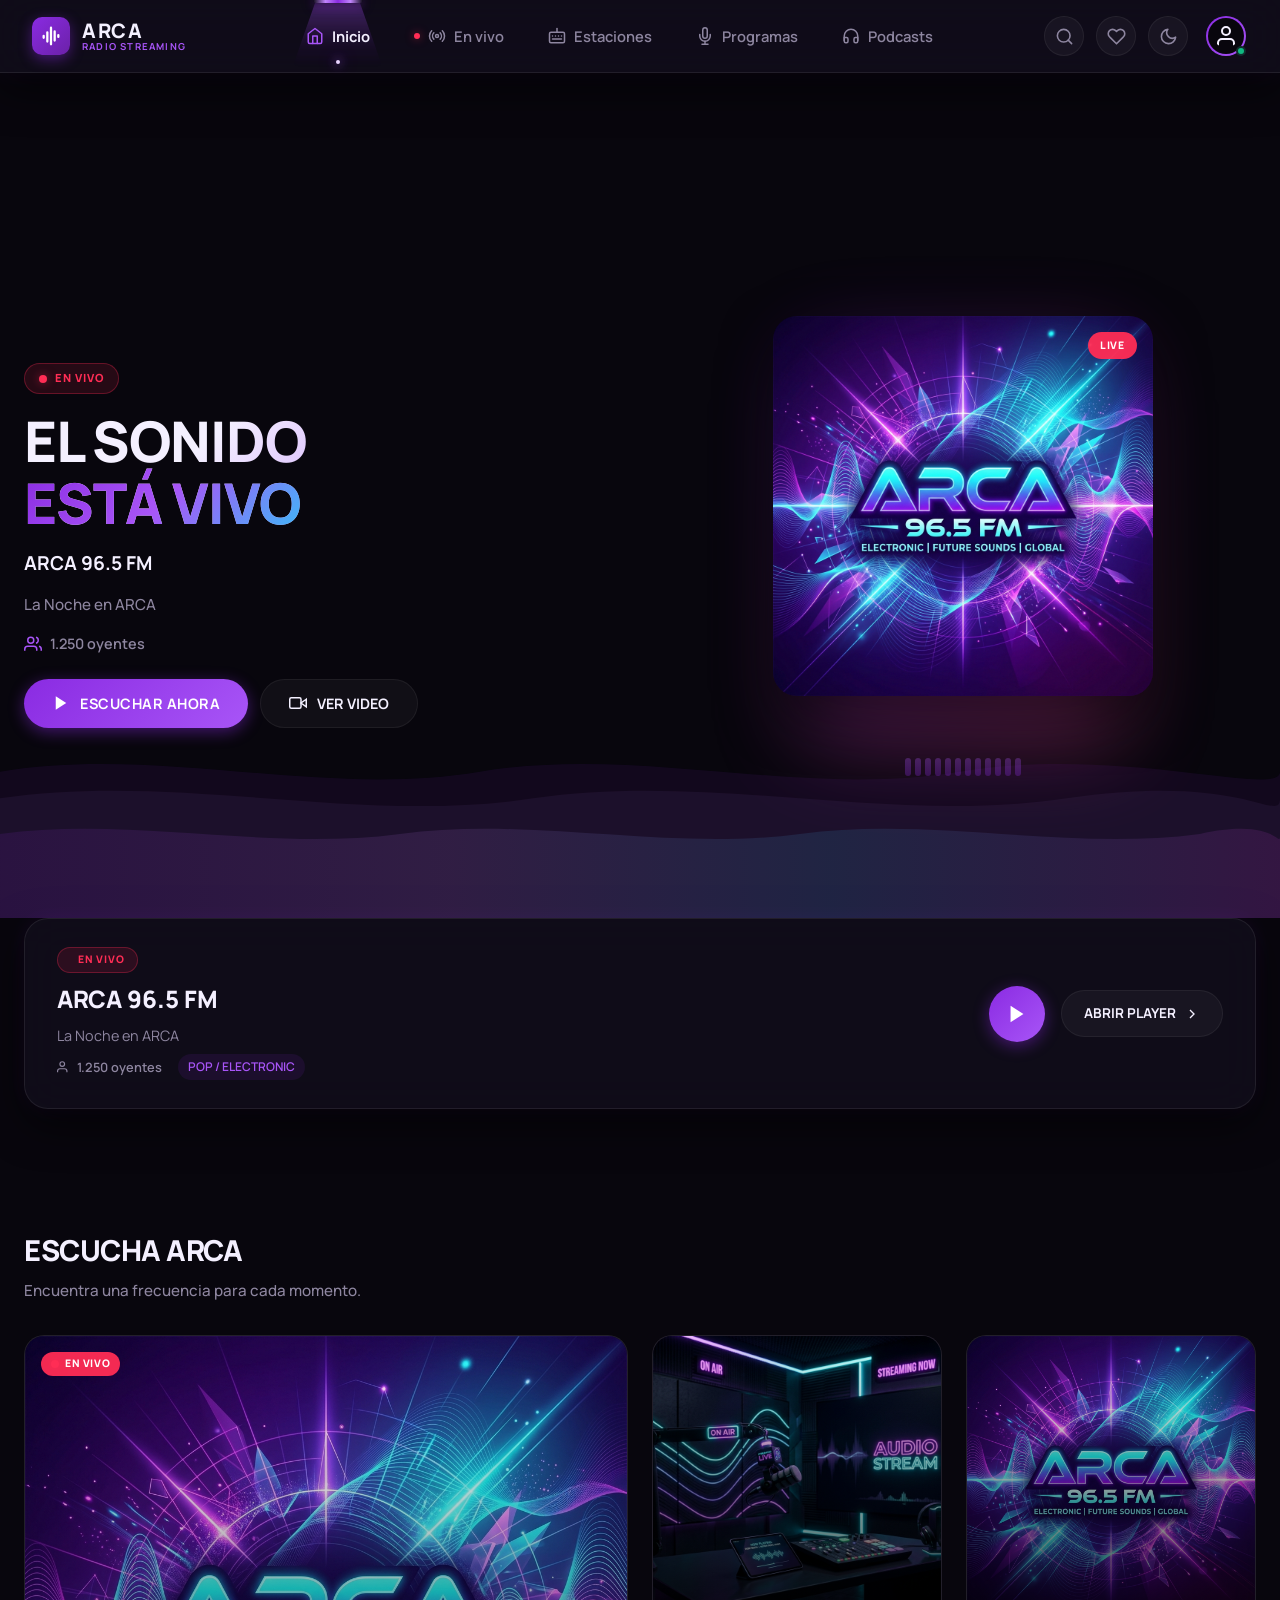
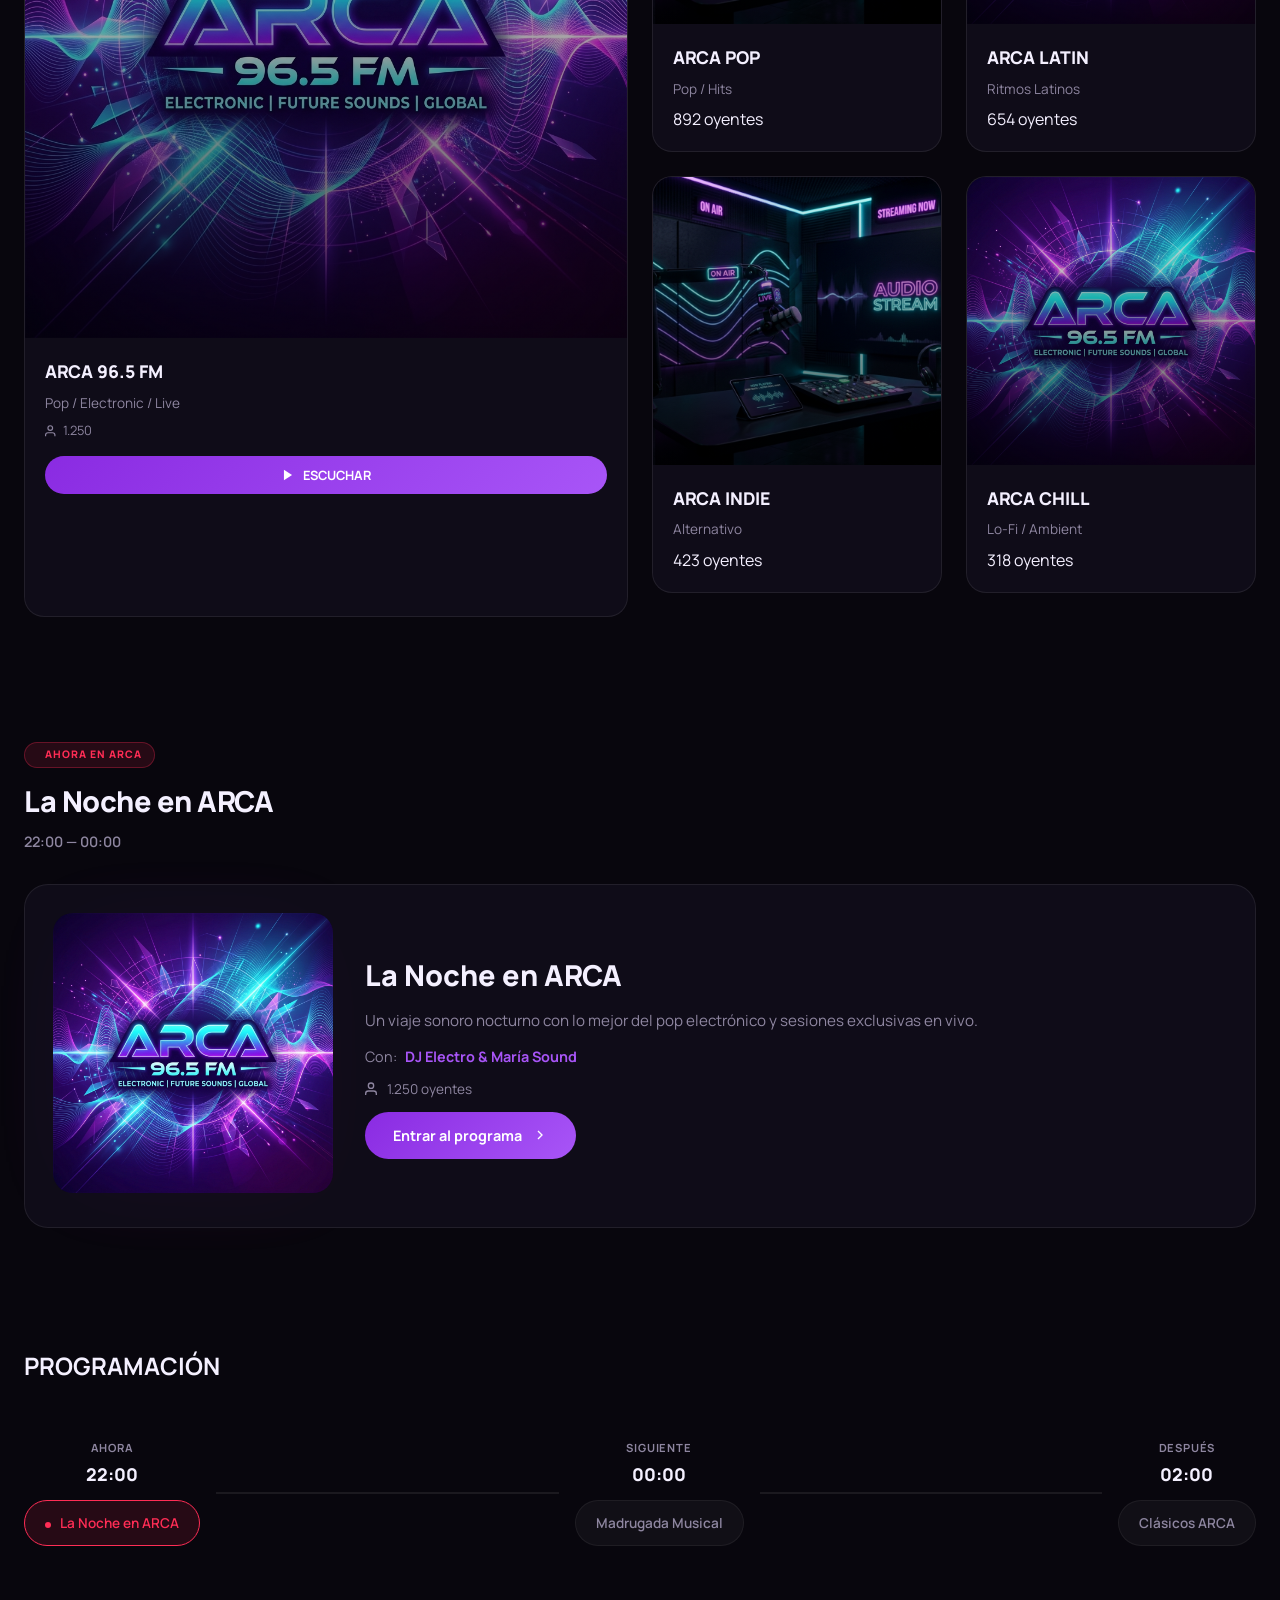
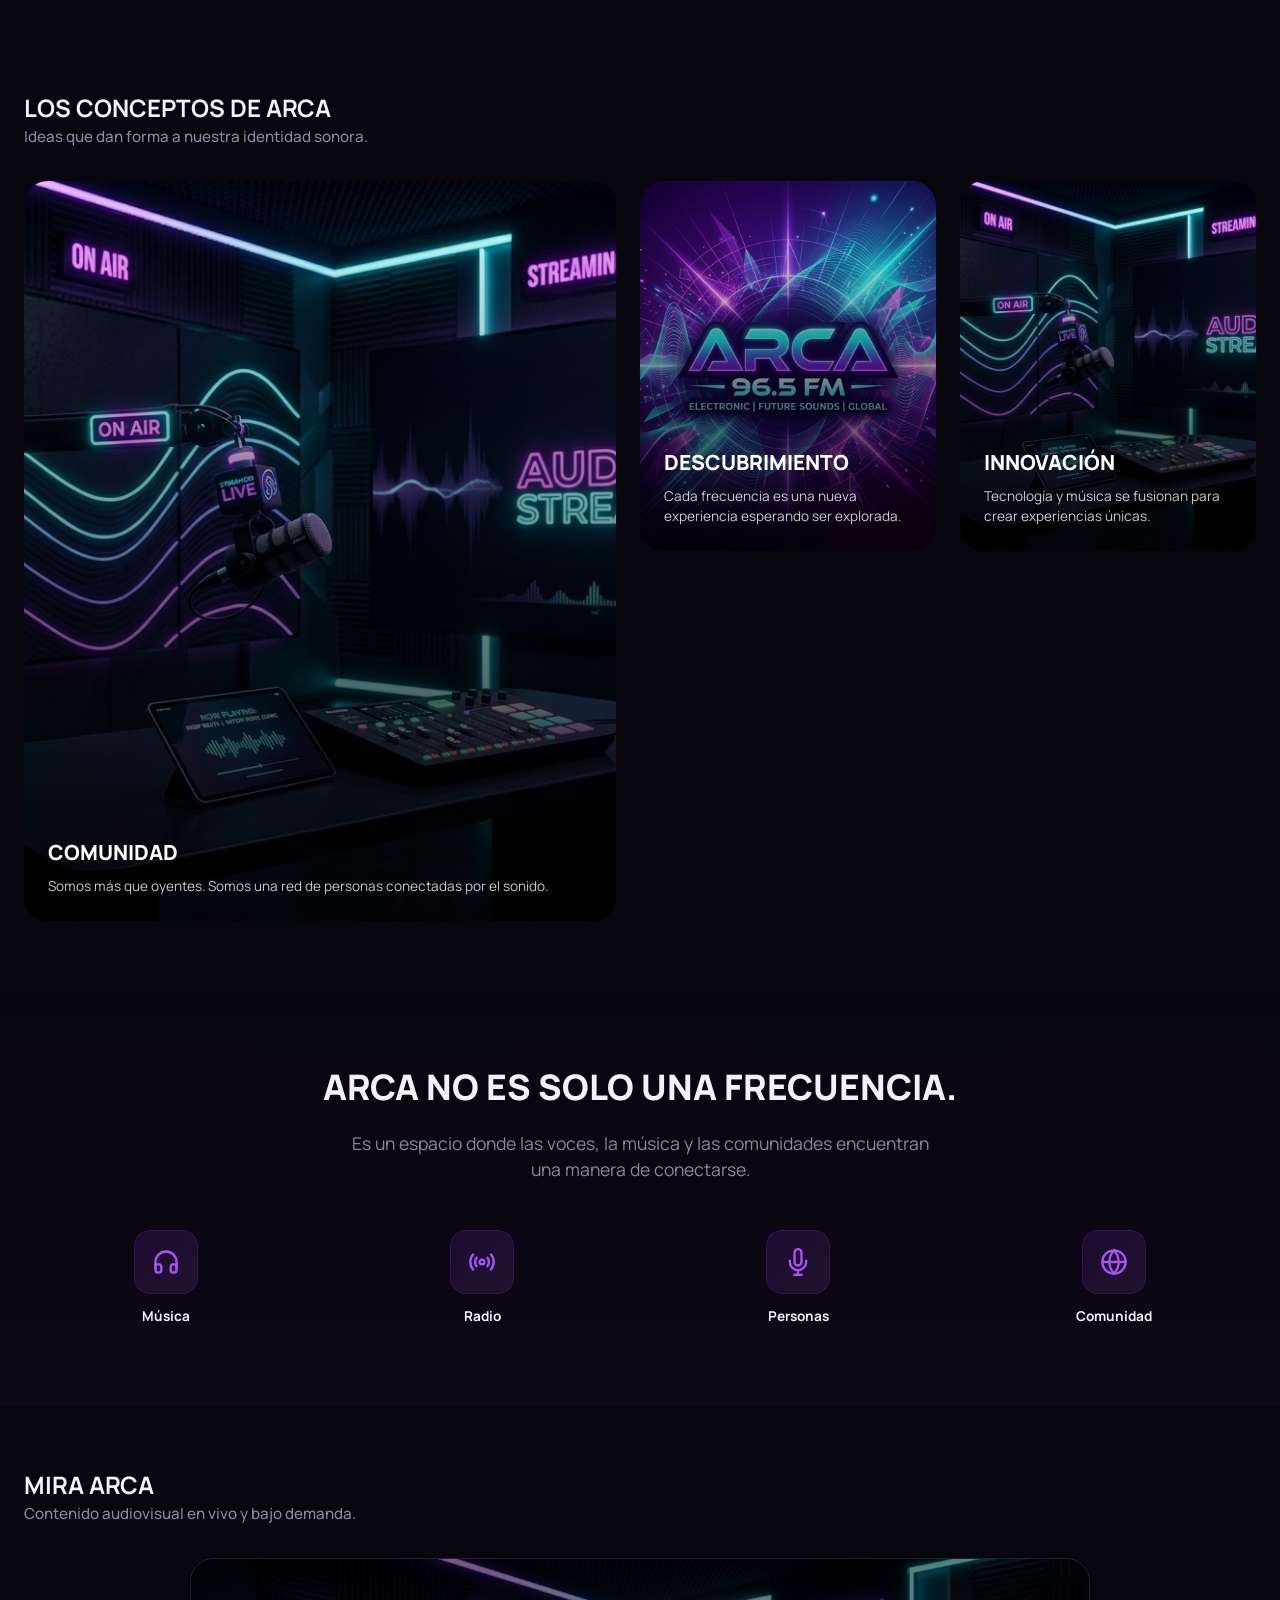
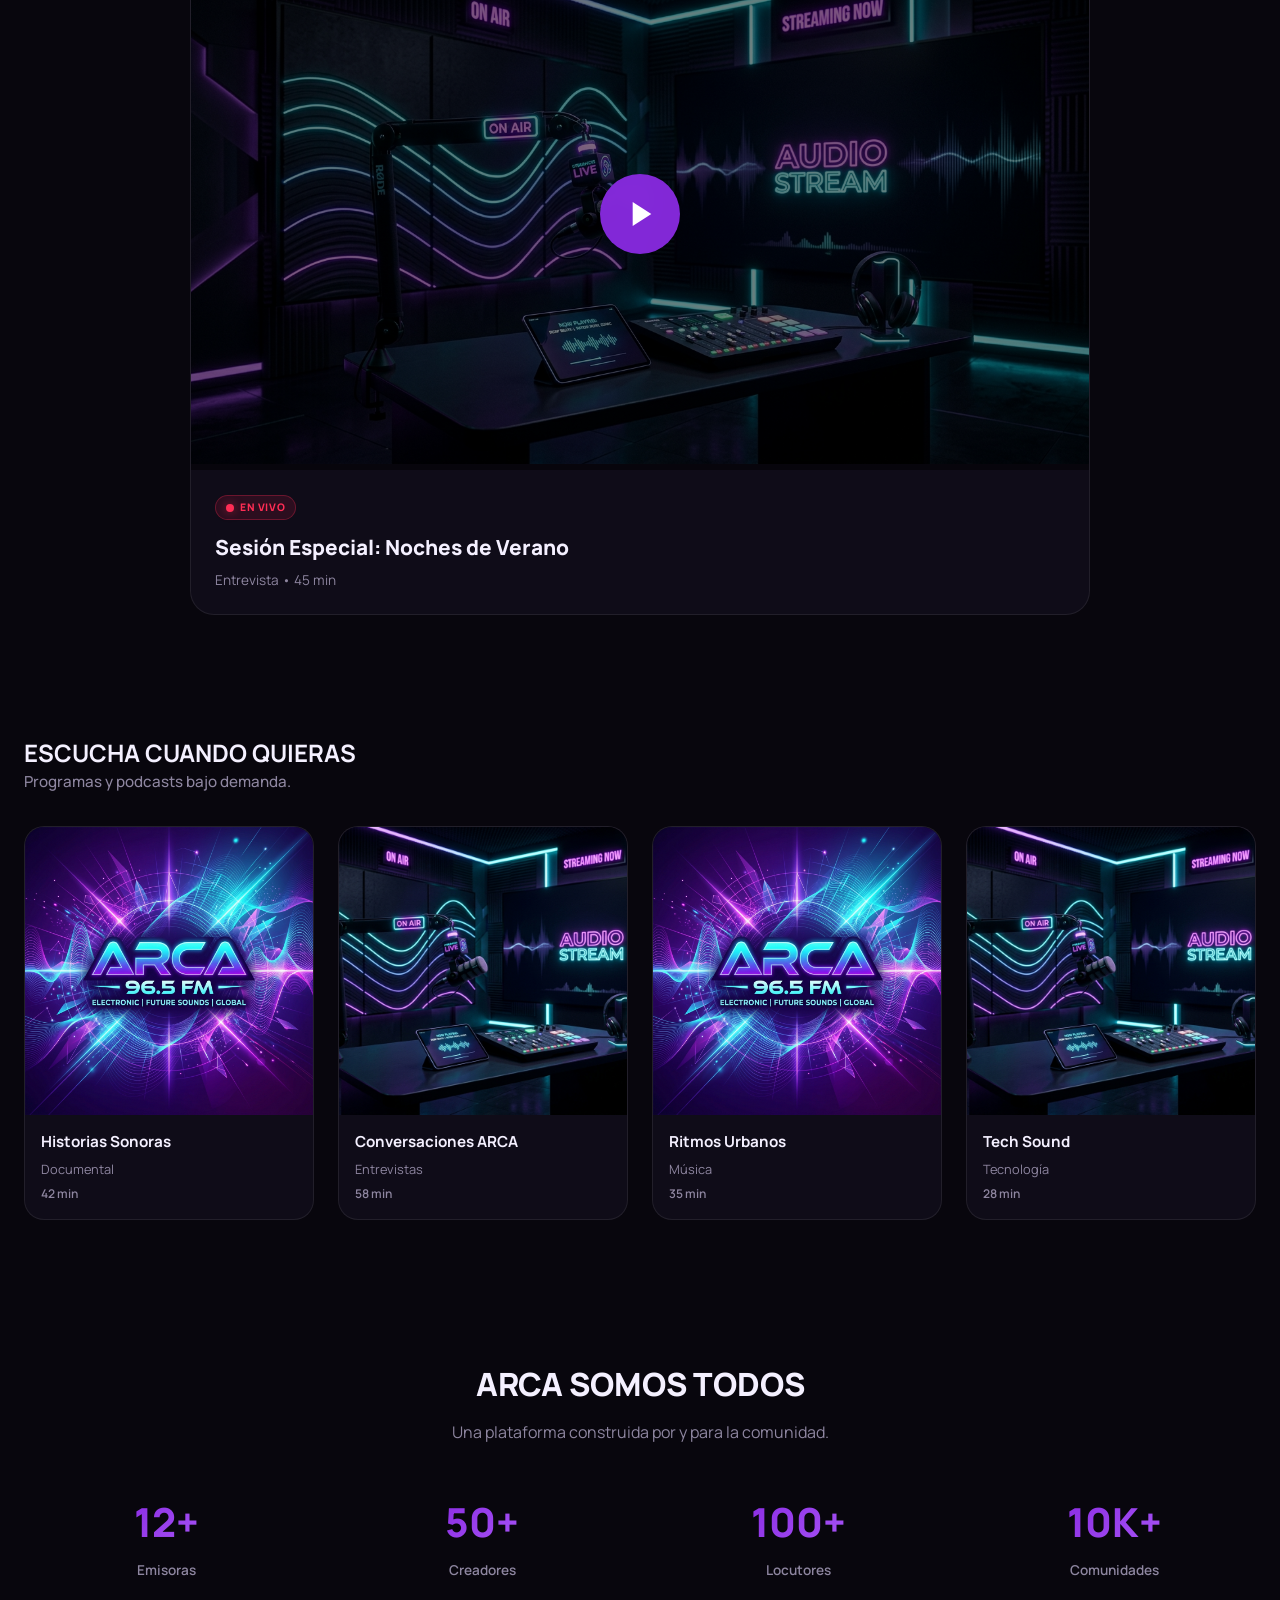
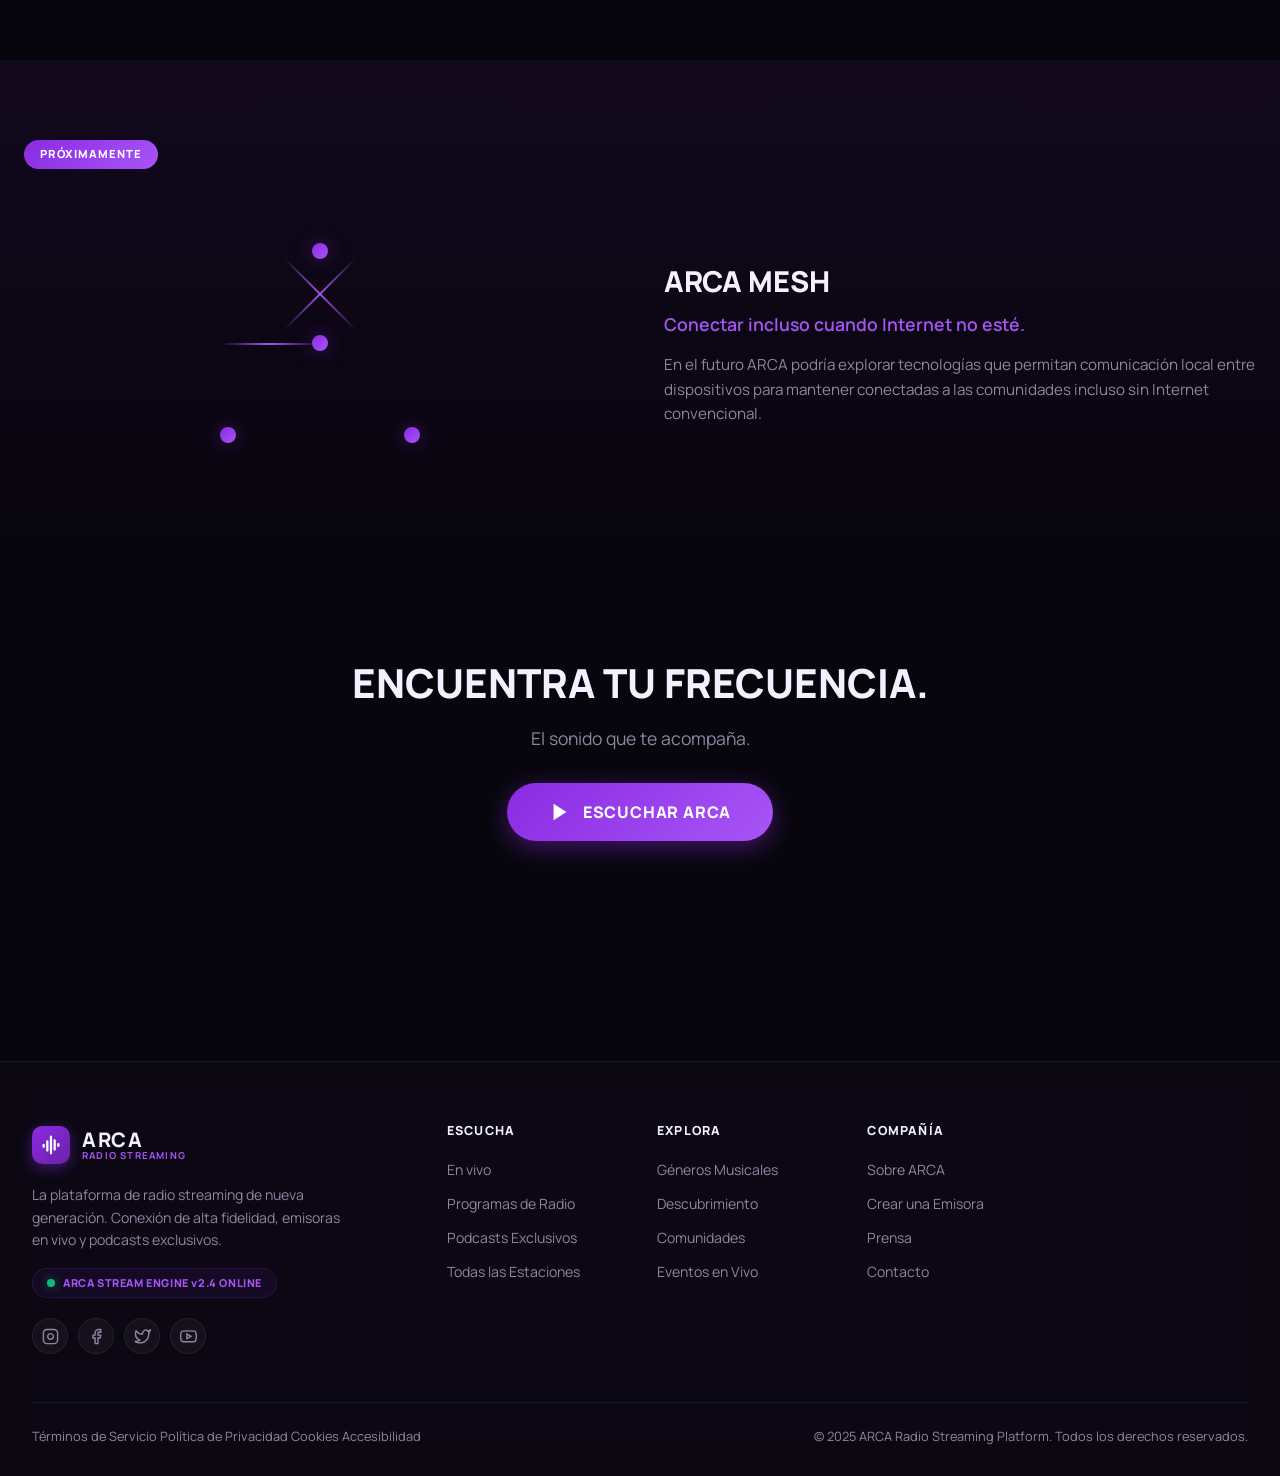
==== commit a25fb792: "update branch" ====
--- a/home.html
+++ b/home.html
@@ -15,7 +15,7 @@
   <link rel="stylesheet" href="css/styles.css">
   <link rel="stylesheet" href="css/home.css">
 </head>
-<body>
+<body class="arca-body">
 
   <!-- ==========================================================================
        NAVBAR DESKTOP (Utilizando componente existente)
--- a/css/home.css
+++ b/css/home.css
@@ -2,15 +2,28 @@
    ARCA HOME PAGE - STYLESHEET
    Página Principal de ARCA Radio Streaming Platform
    ========================================================================== */
+
+/* --------------------------------------------------------------------------
+   0. BODY BASE FOR HOME PAGE
+   -------------------------------------------------------------------------- */
+.arca-body {
+  min-height: 100dvh;
+  background-color: var(--bg-app);
+  color: var(--text-main);
+  font-family: var(--font-family);
+  -webkit-font-smoothing: antialiased;
+  -moz-osx-font-smoothing: grayscale;
+}
 
 /* --------------------------------------------------------------------------
    1. HOME PAGE LAYOUT & BASE
    -------------------------------------------------------------------------- */
 .home-page-layout {
   min-height: calc(100vh - 72px);
-  background-color: var(--bg-app);
+  background-color: transparent;
   color: var(--text-main);
-  padding-bottom: 40px;
+  padding-top: 80px;
+  padding-bottom: 160px;
 }
 
 .section-container {
